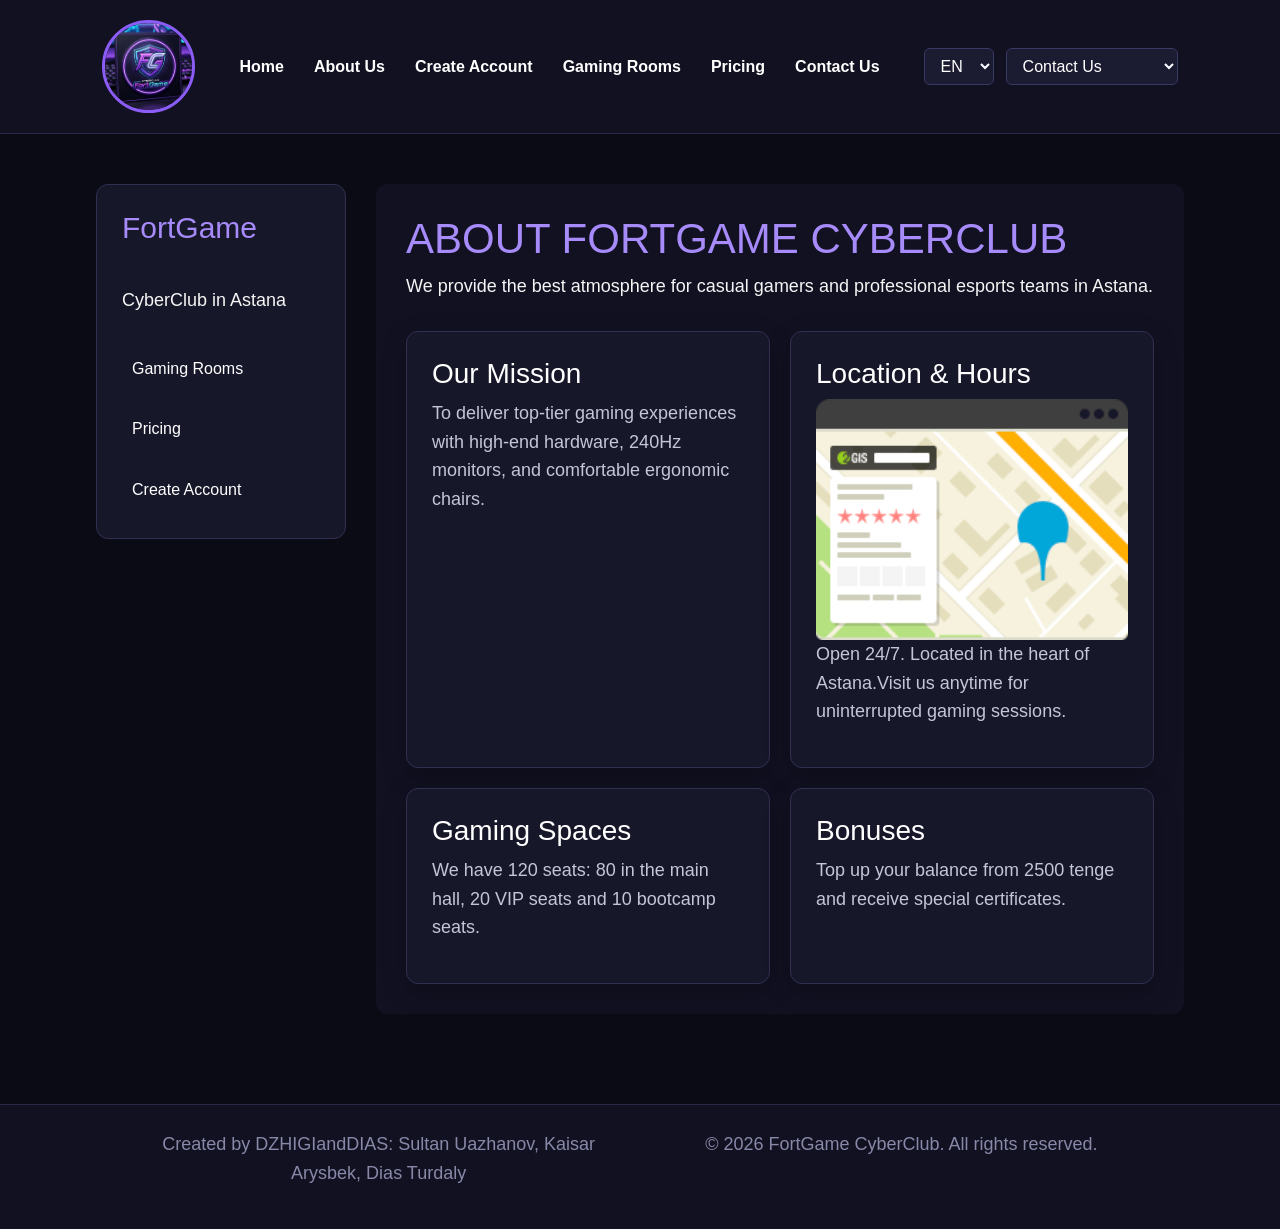
==== about.html @ f211bb1c "Update pricing and contact pages" ====
<!DOCTYPE html>
<html lang="en">
<head>
    <meta charset="UTF-8">
    <meta name="viewport" content="width=device-width, initial-scale=1.0">
    <title>FortGame CyberClub - About Us</title>
    <link href="https://cdn.jsdelivr.net/npm/bootstrap@5.3.0/dist/css/bootstrap.min.css" rel="stylesheet">
    <link rel="stylesheet" href="css/style.css">
</head>
<body>
    <header id="main-header">
         <a href="index.html" class="logo">
    <img src="images/admin.jpg" alt="FortGame Logo" class="round-logo"> 
        </a>
        <nav class="nav-menu">
            <a href="index.html">Home</a>
            <a href="about.html">About Us</a>
            <a href="create_acc.html">Create Account</a>
            <a href="rooms.html">Gaming Rooms</a>
            <a href="pricing.html">Pricing</a>
            <a href="contact.html">Contact Us</a>
        </nav>

         <div class="header-actions">
        <select class="language">
            <option value="en">EN</option>
            <option value="ru">RU</option>
            <option value="kz">KZ</option>
        </select>

        <select class="number">
            <option value="">Contact Us</option>
            <option value="">+7 777 777 77 77</option>
        </select>
    </div>
    </header>
    <main class="about-layout">
    <aside class="about-sidebar">
        <h2>FortGame</h2>
        <p>CyberClub in Astana</p>

        <a href="rooms.html">Gaming Rooms</a>
        <a href="pricing.html">Pricing</a>
        <a href="create_acc.html">Create Account</a>
    </aside>
    <section class="about-main">
        <h1>ABOUT FORTGAME CYBERCLUB</h1>

        <p>
            We provide the best atmosphere for casual gamers
            and professional esports teams in Astana.
        </p>

        <div class="about-cards">

            <div class="card">
                <h3>Our Mission</h3>
                <p>
                    To deliver top-tier gaming experiences with
                    high-end hardware, 240Hz monitors, and
                    comfortable ergonomic chairs.
                </p>
            </div>

            <div class="card">
                <h3>Location & Hours</h3>
                <img src="images/5260.png" alt="Imanova 8" class="second-img">
                <p>Open 24/7. Located in the heart of Astana.Visit us anytime for uninterrupted gaming sessions.</p>
            </div>

            <div class="card">
                <h3>Gaming Spaces</h3>
                <p>
                    We have 120 seats: 80 in the main hall,
                    20 VIP seats and 10 bootcamp seats.
                </p>
            </div>

            <div class="card">
                <h3>Bonuses</h3>
                <p>
                    Top up your balance from 2500 tenge
                    and receive special certificates.
                </p>
            </div>

        </div>
    </section>

    </main>
    <footer class="main-footer">
            <div class="container">
                <div class="row">
                    <div class="column col-lg-6 col-md-12 col-sm-12">
                        <p>Created by DZHIGIandDIAS: Sultan Uazhanov, Kaisar Arysbek, Dias Turdaly</p>
                    </div>
                    <div class="column col-lg-6 col-md-12 col-sm-12">
                        <p>&copy; 2026 FortGame CyberClub. All rights reserved.</p>
                    </div>
                </div>
            </div>
        </footer>
</body>
</html>
---- css/style.css ----
*{
    box-sizing: border-box;
}
body {
    margin: 0;
    font-family: Arial, sans-serif;
    background-color: #0b0b16;
    color: #f5f5f5;
    line-height: 1.6;
}

h1 {
  font-size: 22px;
}

h2 {
  font-size: 18px;
}

p {
  font-size: 14px;
}

@media (min-width: 768px) {
  h1 {
    font-size: 32px;
  }
  
  h2 {
    font-size: 24px;
  }
  
  p {
    font-size: 16px;
  }
}

@media (min-width: 1024px) {
  h1 {
    font-size: 42px;
  }
  
  h2 {
    font-size: 30px;
  }
  
  p {
    font-size: 18px;
  }
}

#main-header {
    background-color: #111122;
    padding: 20px 8%;
    display: flex;
    justify-content: space-between;
    align-items: center;
    border-bottom: 1px solid #29294a;
}

.nav-menu {
    display: flex;
    gap: 30px;
}

.nav-menu a {
    color: #ffffff;
    text-decoration: none;
    font-weight: bold;
    transition: color 0.3s;
}

.nav-menu a:hover {
    color: #00e5ff;
}

.header-actions {
    display: flex;
    gap: 12px;
}

.language,
.number {
    background-color: #1b1b32;
    color: #ffffff;
    border: 1px solid #393966;
    padding: 8px 12px;
    border-radius: 6px;
}

.container {
    width: 85%;
    max-width: 1200px;
    margin: 0 auto;
}


.hero-section {
    text-align: center;
    padding: 80px 20px;
}

.hero-section h1 {
    font-size: 42px; 
    color: #a78bfa;
    margin-bottom: 15px;
    letter-spacing: 2px;
}

.hero-section p {
    font-size: 20px;
    color: #b8b8d1;
    margin-bottom: 35px;
}

.hero-img {
    width: 100%;
    max-width: 900px;
    height: 420px;
    object-fit: cover;
    border-radius: 16px;
    border: 1px solid #393966;
    box-shadow: 0 0 30px rgba(0, 229, 255, 0.15);
}

.promo-section,
.create-account-section,
.info-section {
    padding: 40px 0;
}

h2 {
    color: #a78bfa;
    font-size: 30px;
    margin-bottom: 25px;
}

h3 {
    color: #ffffff;
}


.card {
    background-color: #17172a;
    border: 1px solid #303052;
    border-radius: 12px;
    padding: 25px;
    margin: 20px 0;
    box-shadow: 0 8px 25px rgba(0, 0, 0, 0.25);
    transition: transform 0.3s, border-color 0.3s;
}

.card:hover {
    transform: translateY(-5px);
    border-color: #00e5ff;
}

.card p,
.card li {
    color: #c5c5d8;
}

.create-account-section {
    max-width: 600px;
    margin: 60px auto 20px;
    text-align: center;
}

.create-account-section h1 {
    color: #a78bfa;
    font-size: 36px;
    margin-bottom: 30px;
}

.create-account-form {
    background-color: #17172a;
    border: 1px solid #303052;
    border-radius: 12px;
    padding: 30px;
    text-align: left;
    box-shadow: 0 8px 25px rgba(0, 0, 0, 0.25);
}

.create-account-form label {
    display: block;
    margin-bottom: 8px;
    color: #d8d8ed;
    font-weight: bold;
}

.create-account-form input {
    width: 100%;
    padding: 13px;
    margin-bottom: 20px;
    background-color: #0f0f20;
    color: #ffffff;
    border: 1px solid #393966;
    border-radius: 6px;
    font-size: 15px;
}

.create-account-form input:focus {
    outline: none;
    border-color: #00e5ff;
    box-shadow: 0 0 8px rgba(0, 229, 255, 0.2);
}

.create-account-form button {
    width: 100%;
    padding: 14px;
    background-color: #7c3aed;
    color: #ffffff;
    border: none;
    border-radius: 6px;
    font-size: 16px;
    font-weight: bold;
    cursor: pointer;
    transition: background-color 0.3s, transform 0.3s;
}

.create-account-form button:hover {
    background-color: #9f67ff;
    transform: translateY(-2px);
}

.card ul {
    padding-left: 20px;
}

.card li {
    margin-bottom: 10px;
}

footer {
    margin-top: 60px;
    padding: 25px;
    text-align: center;
    background-color: #111122;
    border-top: 1px solid #29294a;
    color: #8888a8;
    font-size: 14px;
}

@media (max-width: 700px) {
    #main-header {
        flex-direction: column;
        gap: 20px;
    }

    .nav-menu {
        gap: 15px;
        flex-wrap: wrap;
        justify-content: center;
    }

    .header-actions {
        width: 100%;
        justify-content: center;
    }

    .hero-section h1 {
        font-size: 30px;
    }

    .hero-img {
        height: 250px;
    }

    .container {
        width: 90%;
    }
}.promo-button {
    display: inline-block;
    margin-top: 15px;
    padding: 12px 22px;
    background-color: #7c3aed;
    color: white;
    text-decoration: none;
    border-radius: 6px;
    font-weight: bold;
    transition: background-color 0.3s;
}

.promo-button:hover {
    background-color: #9f67ff;
}.form-description {
    color: #a8a8c0;
    margin-bottom: 25px;
}.rooms-section {
    text-align: center;
    margin: 50px 0;
}

.rooms-section {
    padding: 50px 0;
    text-align: center;
}

.rooms-section h1 {
    font-size: 40px;
    color: #a78bfa;
    margin-bottom: 10px;
}

.rooms-intro {
    color: #aaaabd;
    margin-bottom: 40px;
    font-size: 18px;
}

.rooms-grid {
    display: flex;
    gap: 20px;
    align-items: stretch;
    flex-direction: column;
}

.room-card {
    background-color: #151525;
    border: 1px solid #30304a;
    border-radius: 16px;
    overflow: hidden;
    text-align: left;
    transition: 0.3s;
}

.room-card:hover {
    transform: translateY(-8px);
    border-color: #00e5ff;
    box-shadow: 0 10px 30px rgba(0, 229, 255, 0.15);
}

.room-card img {
    width: 100%;
    height: 250px;
    object-fit: cover;
    display: block;
}

.room-content {
    padding: 22px;
}

.room-content h2 {
    color: #00e5ff;
    margin-top: 0;
    margin-bottom: 12px;
}

.room-content p {
    color: #c5c5d5;
    line-height: 1.6;
}

.room-content h3 {
    color: #a855f7;
    margin-top: 20px;
}

.room-content ul {
    padding-left: 20px;
    color: #d5d5df;
}

.room-content li {
    margin-bottom: 8px;
}

.room-button {
    display: inline-block;
    margin-top: 15px;
    padding: 11px 18px;
    background-color: #00e5ff;
    color: #080812;
    text-decoration: none;
    font-weight: bold;
    border-radius: 8px;
    transition: 0.3s;
}

.room-button:hover {
    background-color: #a855f7;
    color: white;
}

@media (min-width: 768px) {
  .rooms-grid {
    flex-direction: row;
    flex-wrap: wrap;
  }

  .room-card {
    width: calc(50% - 10px);
  }
}

@media (min-width: 1024px) {
  .room-card {
    width: calc(33.333% - 14px);
  }
}
.room-link {
    text-decoration: none;
    color: inherit;
}



   .pricing-table {
    width: 100%;
    border-collapse: collapse;
    margin: 20px 0;
    background-color: #121225;
    border-radius: 10px;
    overflow: hidden;
    border: 1px solid #2a2a4a;
}

.pricing-table th, 
.pricing-table td {
    padding: 16px 20px;
    text-align: left;
    border-bottom: 1px solid #2a2a4a;
}

.pricing-table th {
    background-color: #1a1a35;
    color: #8b5cf6;
    font-size: 1.1rem;
}

.pricing-table tr:hover {
    background-color: #1d1d3d;
}


.round-avatar {
    width: 140px; 
    height: 140px; 
    border-radius: 50%; 
    border: 3px solid #8b5cf6;
    object-fit: cover;
}
.room-link {
    color: #8b5cf6;
    text-decoration: none;
    font-weight: bold;
    transition: color 0.3s ease;
}

.room-link:hover {
    color: #00f7ff;
    text-decoration: underline;
}

.round-logo {
    width: 93px; 
    height: 93px; 
    border-radius: 50%; 
    border: 3px solid #8b5cf6;
    object-fit: cover;
    
}

.about-layout {
    width: 85%;
    max-width: 1200px;
    margin: 50px auto;

    display: grid;

    grid-template-columns: 250px 1fr;
    grid-template-rows: auto 1fr;

    grid-template-areas:
        "sidebar main";

    gap: 30px;
}

.about-sidebar {
    grid-area: sidebar;

    background-color: #17172a;
    border: 1px solid #303052;
    border-radius: 12px;

    padding: 25px;

    display: flex;
    flex-direction: column;
    gap: 15px;

    height: fit-content;
}

.about-sidebar h2 {
    margin-top: 0;
}

.about-sidebar a {
    color: white;
    text-decoration: none;

    padding: 10px;
    border-radius: 6px;

    transition: 0.3s;
}

.about-sidebar a:hover {
    background-color: #29294a;
    color: #00e5ff;
}

.about-main {
    grid-area: main;

    background-color: #111122;
    border-radius: 12px;

    padding: 30px;
}

.about-main h1 {
    color: #a78bfa;
}

.about-cards {
    display: grid;

    grid-template-columns: repeat(2, 1fr);

    gap: 20px;

    margin-top: 30px;
}

.about-cards .card {
    margin: 0;
}

.gallery-page {
    width: 85%;
    max-width: 1200px;
    margin: 50px auto;
    text-align: center;
}

.gallery-page h1 {
    color: #a78bfa;
    font-size: 38px;
}

.gallery-intro {
    color: #b8b8d1;
    margin-bottom: 35px;
}

.gallery-grid {
    display: grid;

    grid-template-columns: repeat(3, 1fr);

    gap: 20px;
}

.gallery-item {
    position: relative;

    height: 250px;

    overflow: hidden;

    border-radius: 12px;

    border: 1px solid #303052;

    background-color: #17172a;
}

.gallery-item img {
    width: 100%;
    height: 100%;

    object-fit: cover;

    display: block;

    transition: transform 0.4s;
}

.gallery-caption {
    position: absolute;

    left: 0;
    bottom: 0;

    width: 100%;

    padding: 20px;

    background: rgba(0, 0, 0, 0.75);

    transform: translateY(100%);

    transition: transform 0.3s;
}

.gallery-caption h3 {
    margin: 0;
    color: #ffffff;
}

.gallery-caption p {
    margin: 5px 0 0;
    color: #c5c5d8;
}

.gallery-item:hover img {
    transform: scale(1.1);
}

.gallery-item:hover .gallery-caption {
    transform: translateY(0);
}
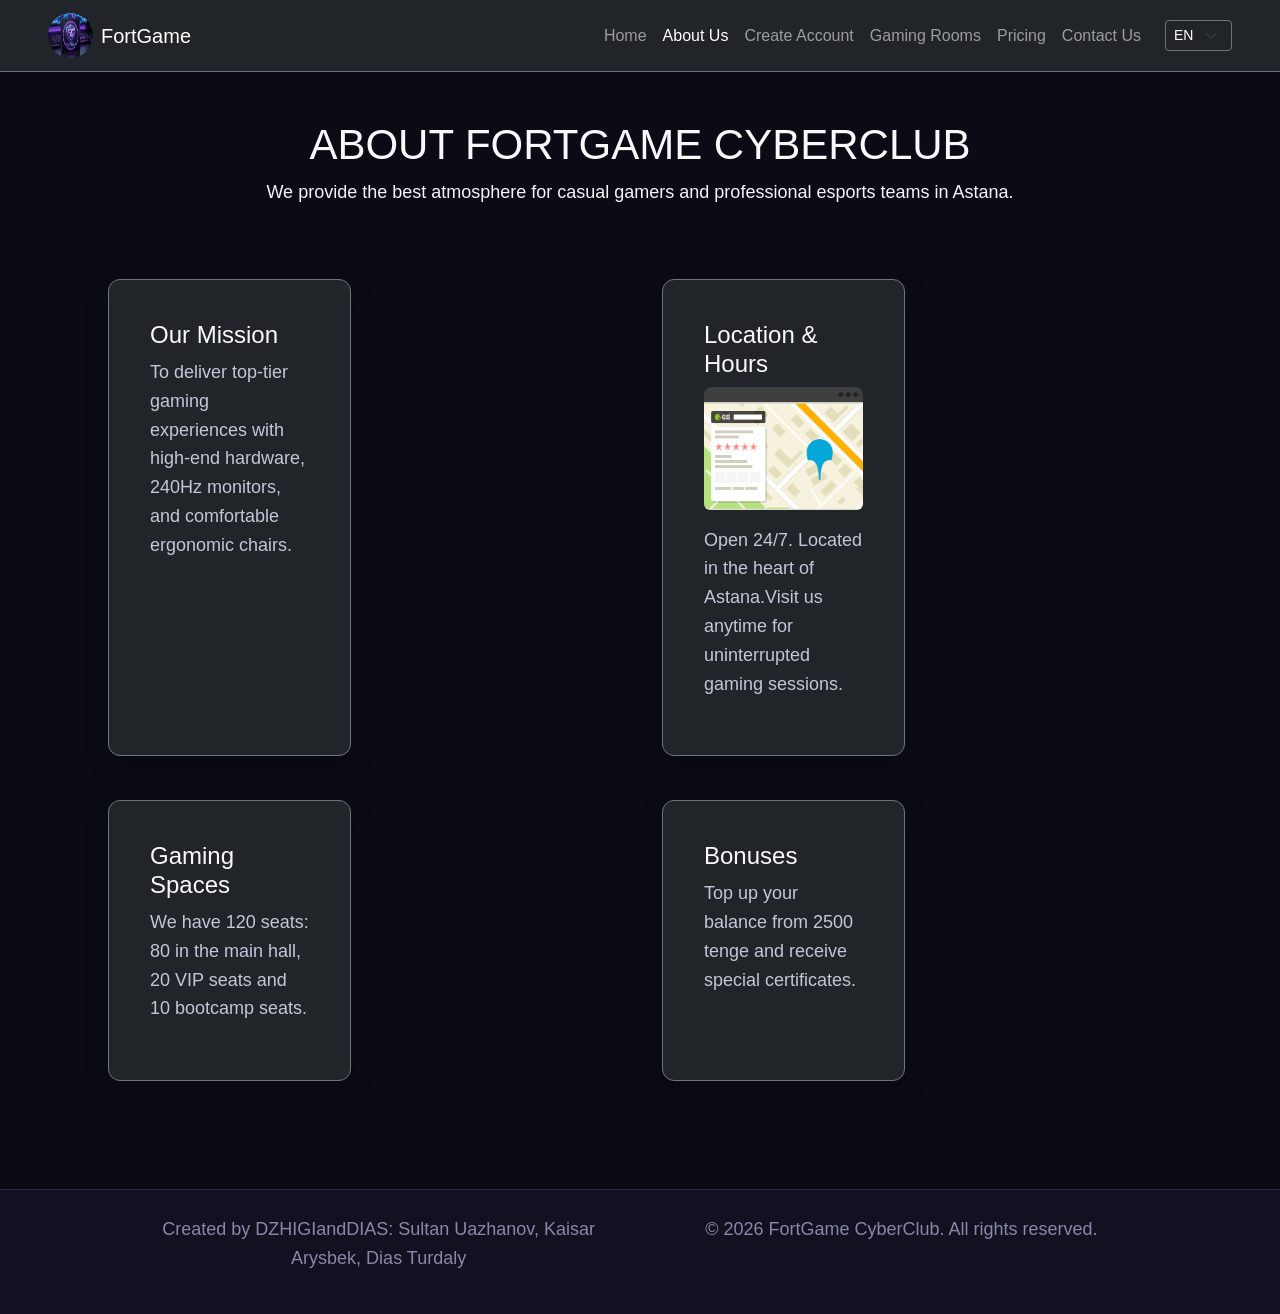
==== commit 9604c264: "Add files via upload" ====
--- a/about.html
+++ b/about.html
@@ -4,87 +4,81 @@
     <meta charset="UTF-8">
     <meta name="viewport" content="width=device-width, initial-scale=1.0">
     <title>FortGame CyberClub - About Us</title>
-    <link href="https://cdn.jsdelivr.net/npm/bootstrap@5.3.0/dist/css/bootstrap.min.css" rel="stylesheet">
+    <link href="https://cdn.jsdelivr.net/npm/bootstrap@5.3.3/dist/css/bootstrap.min.css" rel="stylesheet">
     <link rel="stylesheet" href="css/style.css">
 </head>
-<body>
-    <header id="main-header">
-         <a href="index.html" class="logo">
-    <img src="images/admin.jpg" alt="FortGame Logo" class="round-logo"> 
+<body class="bootstrap-page">
+<nav class="navbar navbar-expand-lg navbar-dark bg-dark border-bottom border-secondary" aria-label="Main navigation">
+    <div class="container-fluid px-sm-2 px-lg-5">
+        <a class="navbar-brand d-flex align-items-center" href="index.html">
+            <img src="images/admin.jpg" alt="FortGame Logo" width="45" height="45" class="rounded-circle me-2">
+            FortGame
         </a>
-        <nav class="nav-menu">
-            <a href="index.html">Home</a>
-            <a href="about.html">About Us</a>
-            <a href="create_acc.html">Create Account</a>
-            <a href="rooms.html">Gaming Rooms</a>
-            <a href="pricing.html">Pricing</a>
-            <a href="contact.html">Contact Us</a>
-        </nav>
-
-         <div class="header-actions">
-        <select class="language">
-            <option value="en">EN</option>
-            <option value="ru">RU</option>
-            <option value="kz">KZ</option>
-        </select>
-
-        <select class="number">
-            <option value="">Contact Us</option>
-            <option value="">+7 777 777 77 77</option>
-        </select>
+        <button class="navbar-toggler" type="button" data-bs-toggle="collapse" data-bs-target="#mainNav" aria-controls="mainNav" aria-expanded="false" aria-label="Toggle navigation">
+            <span class="navbar-toggler-icon"></span>
+        </button>
+        <div class="collapse navbar-collapse" id="mainNav">
+            <ul class="navbar-nav ms-auto mb-2 mb-lg-0">
+                <li class="nav-item"><a class="nav-link " href="index.html">Home</a></li>
+                <li class="nav-item"><a class="nav-link active" aria-current="page" href="about.html">About Us</a></li>
+                <li class="nav-item"><a class="nav-link" href="create_acc.html">Create Account</a></li>
+                <li class="nav-item"><a class="nav-link" href="rooms.html">Gaming Rooms</a></li>
+                <li class="nav-item"><a class="nav-link" href="pricing.html">Pricing</a></li>
+                <li class="nav-item"><a class="nav-link" href="contact.html">Contact Us</a></li>
+            </ul>
+            <div class="d-flex gap-2 ms-lg-3 mt-2 mt-lg-0">
+                <label class="visually-hidden" for="language">Language</label>
+                <select id="language" class="form-select form-select-sm bg-dark text-white border-secondary" aria-label="Language">
+                    <option>EN</option><option>RU</option><option>KZ</option>
+                </select>
+            </div>
+        </div>
     </div>
-    </header>
-    <main class="about-layout">
-    <aside class="about-sidebar">
-        <h2>FortGame</h2>
-        <p>CyberClub in Astana</p>
-
-        <a href="rooms.html">Gaming Rooms</a>
-        <a href="pricing.html">Pricing</a>
-        <a href="create_acc.html">Create Account</a>
-    </aside>
-    <section class="about-main">
-        <h1>ABOUT FORTGAME CYBERCLUB</h1>
+</nav>
+    <main class="container py-4 py-md-5">
+    <section class="text-center mb-4 mb-lg-5">
+        <h1 class="text-light">ABOUT FORTGAME CYBERCLUB</h1>
 
         <p>
             We provide the best atmosphere for casual gamers
             and professional esports teams in Astana.
         </p>
 
-        <div class="about-cards">
+    </section>
+    <section class="row g-4 about-cards">
 
-            <div class="card">
-                <h3>Our Mission</h3>
+            <div class="col-12 col-md-6"><div class="card h-100 bg-dark border-secondary text-light"><div class="card-body">
+                <h3 class="h4">Our Mission</h3>
                 <p>
                     To deliver top-tier gaming experiences with
                     high-end hardware, 240Hz monitors, and
                     comfortable ergonomic chairs.
                 </p>
-            </div>
+            </div></div></div>
 
-            <div class="card">
-                <h3>Location & Hours</h3>
-                <img src="images/5260.png" alt="Imanova 8" class="second-img">
+            <div class="col-12 col-md-6"><div class="card h-100 bg-dark border-secondary text-light"><div class="card-body">
+                <h3 class="h4">Location & Hours</h3>
+                <img src="images/5260.png" alt="Imanova 8" class="img-fluid rounded mb-3">
                 <p>Open 24/7. Located in the heart of Astana.Visit us anytime for uninterrupted gaming sessions.</p>
-            </div>
+            </div></div></div>
 
-            <div class="card">
-                <h3>Gaming Spaces</h3>
+            <div class="col-12 col-md-6"><div class="card h-100 bg-dark border-secondary text-light"><div class="card-body">
+                <h3 class="h4">Gaming Spaces</h3>
                 <p>
                     We have 120 seats: 80 in the main hall,
                     20 VIP seats and 10 bootcamp seats.
                 </p>
-            </div>
+            </div></div></div>
 
-            <div class="card">
-                <h3>Bonuses</h3>
+            <div class="col-12 col-md-6"><div class="card h-100 bg-dark border-secondary text-light"><div class="card-body">
+                <h3 class="h4">Bonuses</h3>
                 <p>
                     Top up your balance from 2500 tenge
                     and receive special certificates.
                 </p>
             </div>
 
-        </div>
+        </div></div>
     </section>
 
     </main>
@@ -100,5 +94,6 @@
                 </div>
             </div>
         </footer>
+<script src="https://cdn.jsdelivr.net/npm/bootstrap@5.3.3/dist/js/bootstrap.bundle.min.js"></script>
 </body>
 </html>
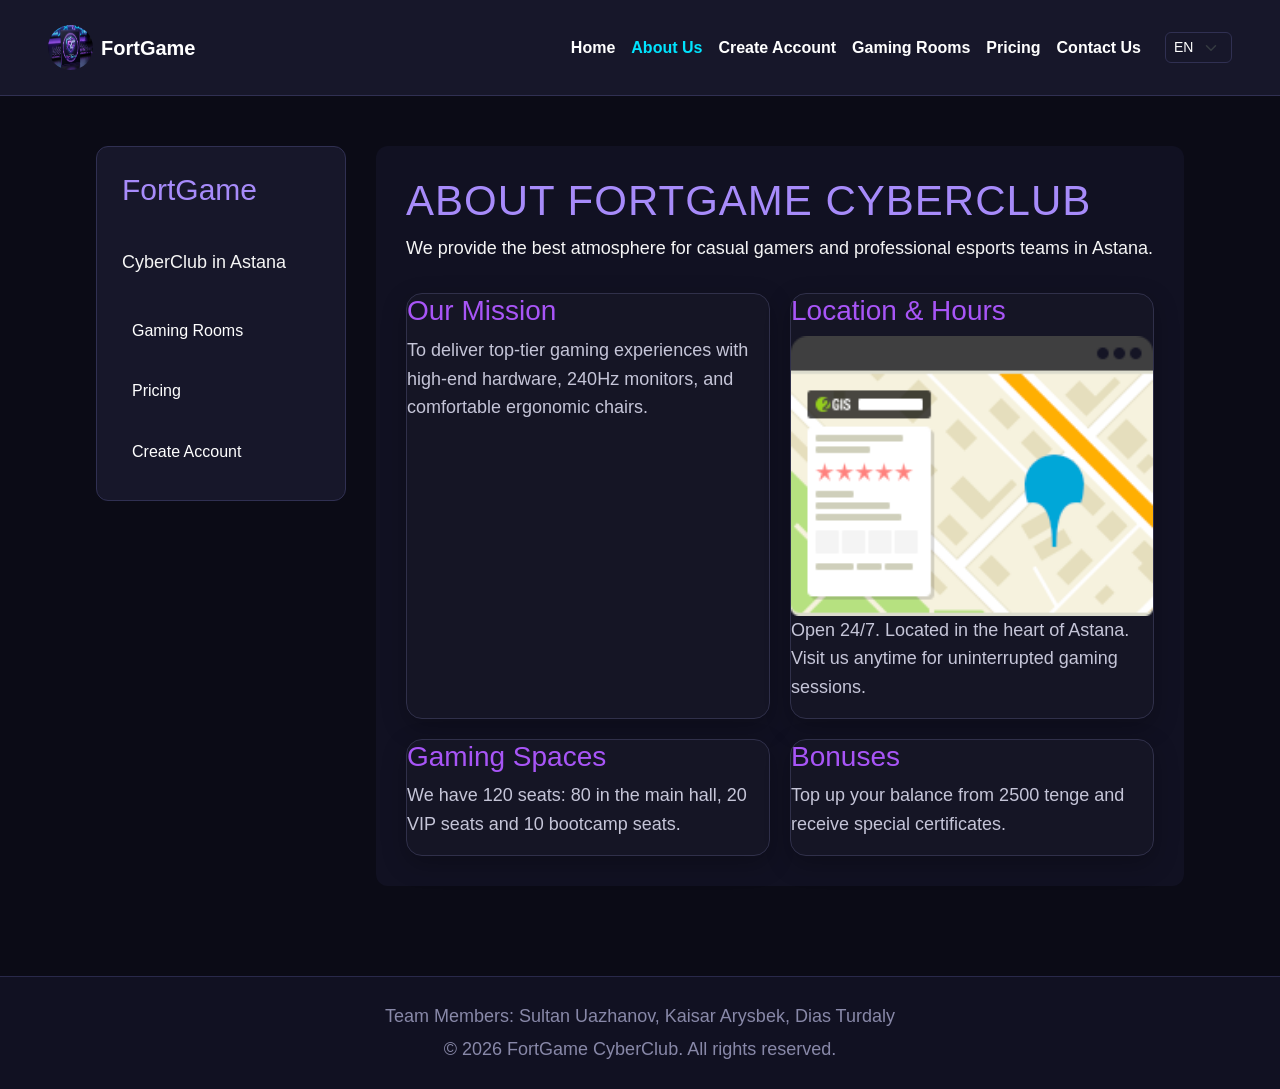
==== commit 3850e533: "Add files via upload" ====
--- a/about.html
+++ b/about.html
@@ -8,25 +8,26 @@
     <link rel="stylesheet" href="css/style.css">
 </head>
 <body class="bootstrap-page">
-<nav class="navbar navbar-expand-lg navbar-dark bg-dark border-bottom border-secondary" aria-label="Main navigation">
+    <nav class="navbar navbar-expand-lg navbar-dark bg-dark border-bottom border-secondary" aria-label="Main navigation">
     <div class="container-fluid px-sm-2 px-lg-5">
         <a class="navbar-brand d-flex align-items-center" href="index.html">
             <img src="images/admin.jpg" alt="FortGame Logo" width="45" height="45" class="rounded-circle me-2">
             FortGame
         </a>
-        <button class="navbar-toggler" type="button" data-bs-toggle="collapse" data-bs-target="#mainNav" aria-controls="mainNav" aria-expanded="false" aria-label="Toggle navigation">
+        <button class="navbar-toggler" type="button" data-bs-toggle="collapse" data-bs-target="#mainNav"
+                aria-controls="mainNav" aria-expanded="false" aria-label="Toggle navigation">
             <span class="navbar-toggler-icon"></span>
         </button>
         <div class="collapse navbar-collapse" id="mainNav">
             <ul class="navbar-nav ms-auto mb-2 mb-lg-0">
-                <li class="nav-item"><a class="nav-link " href="index.html">Home</a></li>
-                <li class="nav-item"><a class="nav-link active" aria-current="page" href="about.html">About Us</a></li>
+                <li class="nav-item"><a class="nav-link" href="index.html">Home</a></li>
+                <li class="nav-item"><a class="nav-link active" href="about.html" aria-current="page">About Us</a></li>
                 <li class="nav-item"><a class="nav-link" href="create_acc.html">Create Account</a></li>
                 <li class="nav-item"><a class="nav-link" href="rooms.html">Gaming Rooms</a></li>
                 <li class="nav-item"><a class="nav-link" href="pricing.html">Pricing</a></li>
                 <li class="nav-item"><a class="nav-link" href="contact.html">Contact Us</a></li>
             </ul>
-            <div class="d-flex gap-2 ms-lg-3 mt-2 mt-lg-0">
+            <div class="d-flex gap-2 ms-lg-3">
                 <label class="visually-hidden" for="language">Language</label>
                 <select id="language" class="form-select form-select-sm bg-dark text-white border-secondary" aria-label="Language">
                     <option>EN</option><option>RU</option><option>KZ</option>
@@ -35,65 +36,68 @@
         </div>
     </div>
 </nav>
-    <main class="container py-4 py-md-5">
-    <section class="text-center mb-4 mb-lg-5">
-        <h1 class="text-light">ABOUT FORTGAME CYBERCLUB</h1>
+
+<main class="about-layout">
+    <aside class="about-sidebar">
+        <h2>FortGame</h2>
+        <p>CyberClub in Astana</p>
+
+        <a href="rooms.html">Gaming Rooms</a>
+        <a href="pricing.html">Pricing</a>
+        <a href="create_acc.html">Create Account</a>
+    </aside>
+    <section class="about-main">
+        <h1>ABOUT FORTGAME CYBERCLUB</h1>
 
         <p>
             We provide the best atmosphere for casual gamers
             and professional esports teams in Astana.
         </p>
 
-    </section>
-    <section class="row g-4 about-cards">
+        <div class="about-cards">
 
-            <div class="col-12 col-md-6"><div class="card h-100 bg-dark border-secondary text-light"><div class="card-body">
-                <h3 class="h4">Our Mission</h3>
+            <div class="card">
+                <h3>Our Mission</h3>
                 <p>
                     To deliver top-tier gaming experiences with
                     high-end hardware, 240Hz monitors, and
                     comfortable ergonomic chairs.
                 </p>
-            </div></div></div>
+            </div>
 
-            <div class="col-12 col-md-6"><div class="card h-100 bg-dark border-secondary text-light"><div class="card-body">
-                <h3 class="h4">Location & Hours</h3>
-                <img src="images/5260.png" alt="Imanova 8" class="img-fluid rounded mb-3">
-                <p>Open 24/7. Located in the heart of Astana.Visit us anytime for uninterrupted gaming sessions.</p>
-            </div></div></div>
+            <div class="card">
+                <h3>Location & Hours</h3>
+                <img src="images/5260.png" alt="Imanova 8" class="second-img">
+                <p>Open 24/7. Located in the heart of Astana. Visit us anytime for uninterrupted gaming sessions.</p>
+            </div>
 
-            <div class="col-12 col-md-6"><div class="card h-100 bg-dark border-secondary text-light"><div class="card-body">
-                <h3 class="h4">Gaming Spaces</h3>
+            <div class="card">
+                <h3>Gaming Spaces</h3>
                 <p>
                     We have 120 seats: 80 in the main hall,
                     20 VIP seats and 10 bootcamp seats.
                 </p>
-            </div></div></div>
+            </div>
 
-            <div class="col-12 col-md-6"><div class="card h-100 bg-dark border-secondary text-light"><div class="card-body">
-                <h3 class="h4">Bonuses</h3>
+            <div class="card">
+                <h3>Bonuses</h3>
                 <p>
                     Top up your balance from 2500 tenge
                     and receive special certificates.
                 </p>
             </div>
 
-        </div></div>
+        </div>
     </section>
 
     </main>
     <footer class="main-footer">
-            <div class="container">
-                <div class="row">
-                    <div class="column col-lg-6 col-md-12 col-sm-12">
-                        <p>Created by DZHIGIandDIAS: Sultan Uazhanov, Kaisar Arysbek, Dias Turdaly</p>
-                    </div>
-                    <div class="column col-lg-6 col-md-12 col-sm-12">
-                        <p>&copy; 2026 FortGame CyberClub. All rights reserved.</p>
-                    </div>
-                </div>
-            </div>
-        </footer>
+    <div class="container text-center">
+        <p class="mb-1">Team Members: Sultan Uazhanov, Kaisar Arysbek, Dias Turdaly</p>
+        <p class="mb-0">&copy; 2026 FortGame CyberClub. All rights reserved.</p>
+    </div>
+</footer>
+
 <script src="https://cdn.jsdelivr.net/npm/bootstrap@5.3.3/dist/js/bootstrap.bundle.min.js"></script>
 </body>
-</html>+</html>
--- a/css/style.css
+++ b/css/style.css
@@ -624,4 +624,175 @@
 
 .gallery-item:hover .gallery-caption {
     transform: translateY(0);
-}+}
+
+
+/* Assignment #3 - Bootstrap pages, restyled to match Assignment #1's look */
+.bootstrap-page {
+    font-family: Arial, sans-serif;
+    background-color: #0b0b16;
+}
+
+.bootstrap-page .container {
+    width: 100%;
+    max-width: 1140px;
+    margin-left: auto;
+    margin-right: auto;
+}
+
+/* Navbar -> looks like #main-header */
+.bootstrap-page .navbar {
+    background-color: #111122 !important;
+    border-bottom: 1px solid #29294a !important;
+    padding-top: 20px;
+    padding-bottom: 20px;
+}
+
+.bootstrap-page .navbar-brand {
+    color: #ffffff !important;
+    font-weight: bold;
+}
+
+.bootstrap-page .nav-link {
+    color: #ffffff !important;
+    font-weight: bold;
+    transition: color 0.3s;
+}
+
+.bootstrap-page .nav-link:hover,
+.bootstrap-page .nav-link.active {
+    color: #00e5ff !important;
+}
+
+.bootstrap-page .navbar-toggler {
+    border-color: #393966;
+}
+
+/* Form fields / language select -> match .language/.number and account form inputs */
+.bootstrap-page .form-select,
+.bootstrap-page .form-control {
+    background-color: #1b1b32 !important;
+    color: #ffffff !important;
+    border: 1px solid #393966 !important;
+    border-radius: 6px;
+}
+
+.bootstrap-page .form-control.bg-black {
+    background-color: #0f0f20 !important;
+}
+
+.bootstrap-page .form-control::placeholder {
+    color: #8888a8;
+}
+
+.bootstrap-page .form-select:focus,
+.bootstrap-page .form-control:focus {
+    border-color: #00e5ff !important;
+    box-shadow: 0 0 8px rgba(0, 229, 255, 0.2) !important;
+    background-color: #1b1b32;
+    color: #ffffff;
+}
+
+.bootstrap-page .form-label {
+    color: #d8d8ed !important;
+    font-weight: bold;
+}
+
+.bootstrap-page .form-check-input:checked {
+    background-color: #7c3aed;
+    border-color: #7c3aed;
+}
+
+/* Dark surfaces -> match .card / .create-account-form backgrounds */
+.bootstrap-page .bg-dark {
+    background-color: #17172a !important;
+}
+
+.bootstrap-page .border-secondary {
+    border-color: #303052 !important;
+}
+
+.bootstrap-page .text-light {
+    color: #f5f5f5 !important;
+}
+
+.bootstrap-page .text-secondary {
+    color: #c5c5d8 !important;
+}
+
+/* Headings */
+.bootstrap-page h1,
+.bootstrap-page h1.text-light {
+    color: #a78bfa !important;
+    letter-spacing: 1px;
+}
+
+.bootstrap-page h2,
+.bootstrap-page h2.text-light {
+    color: #a78bfa !important;
+}
+
+.bootstrap-page h3,
+.bootstrap-page .card-title ~ h3 {
+    color: #a855f7 !important;
+}
+
+.bootstrap-page .card-title {
+    color: #00e5ff !important;
+}
+
+/* Room / info cards -> match .room-card and .card */
+.bootstrap-page .card {
+    background-color: #151525 !important;
+    border: 1px solid #30304a !important;
+    border-radius: 16px !important;
+    padding: 0;
+    transition: transform 0.3s, border-color 0.3s;
+}
+
+.bootstrap-page .card:hover {
+    transform: translateY(-8px);
+    border-color: #00e5ff !important;
+    box-shadow: 0 10px 30px rgba(0, 229, 255, 0.15);
+}
+
+.bootstrap-page .card-img-top {
+    height: 220px;
+    object-fit: cover;
+}
+
+/* Buttons -> match .room-button / .promo-button and outline actions */
+.bootstrap-page .btn-primary {
+    background-color: #00e5ff !important;
+    border-color: #00e5ff !important;
+    color: #080812 !important;
+    font-weight: bold;
+}
+
+.bootstrap-page .btn-primary:hover {
+    background-color: #a855f7 !important;
+    border-color: #a855f7 !important;
+    color: #ffffff !important;
+}
+
+.bootstrap-page .btn-outline-secondary {
+    color: #c5c5d8 !important;
+    border-color: #393966 !important;
+}
+
+.bootstrap-page .btn-outline-secondary:hover {
+    background-color: #29294a !important;
+    border-color: #00e5ff !important;
+    color: #00e5ff !important;
+}
+
+/* Footer -> match footer.main-footer */
+.bootstrap-page .main-footer {
+    background-color: #111122 !important;
+    border-top: 1px solid #29294a !important;
+    color: #8888a8 !important;
+}
+
+.bootstrap-page .main-footer p {
+    color: #8888a8 !important;
+}
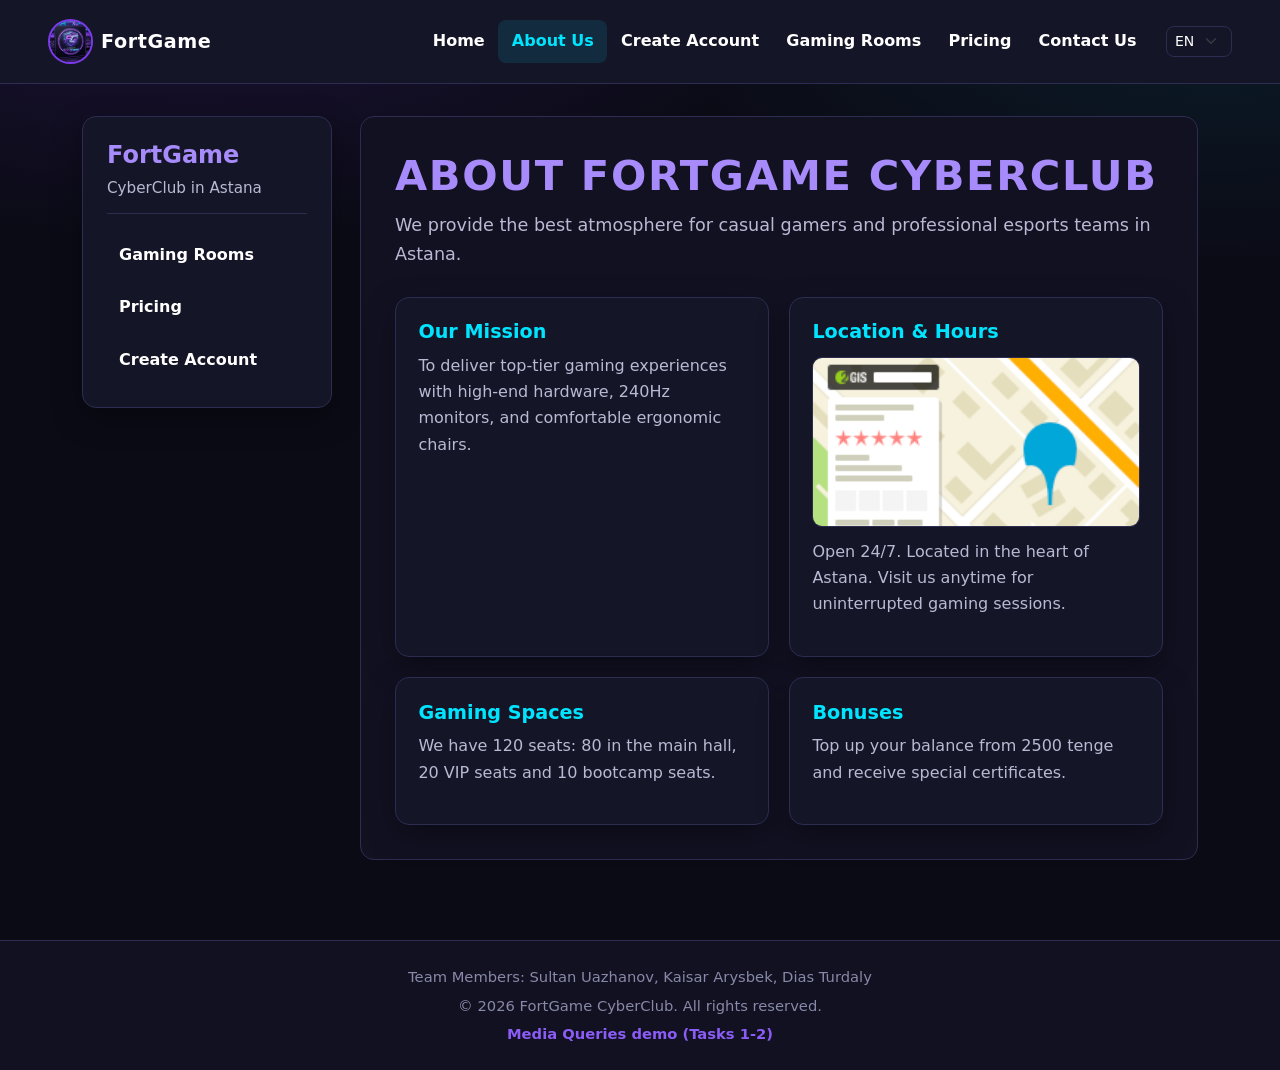
==== commit 62339c23: "Add files via upload" ====
--- a/about.html
+++ b/about.html
@@ -94,7 +94,8 @@
     <footer class="main-footer">
     <div class="container text-center">
         <p class="mb-1">Team Members: Sultan Uazhanov, Kaisar Arysbek, Dias Turdaly</p>
-        <p class="mb-0">&copy; 2026 FortGame CyberClub. All rights reserved.</p>
+        <p class="mb-1">&copy; 2026 FortGame CyberClub. All rights reserved.</p>
+        <p class="mb-0"><a class="room-link" href="responsive.html">Media Queries demo (Tasks 1-2)</a></p>
     </div>
 </footer>
 
--- a/css/style.css
+++ b/css/style.css
@@ -1,798 +1,410 @@
-
-*{
-    box-sizing: border-box;
-}
-body {
+/* ==========================================================
+   FortGame CyberClub — единый стиль для всех страниц
+   ========================================================== */
+
+:root {
+    --bg: #0b0b16;
+    --surface: #151528;
+    --surface-2: #1b1b34;
+    --surface-3: #111122;
+    --border: #2d2d52;
+    --border-strong: #393966;
+    --text: #f2f2fa;
+    --text-muted: #b9b9d3;
+    --text-dim: #8888a8;
+    --violet: #a78bfa;
+    --violet-strong: #7c3aed;
+    --purple: #a855f7;
+    --cyan: #00e5ff;
+    --radius: 14px;
+    --shadow: 0 10px 30px rgba(0, 0, 0, 0.35);
+    --glow: 0 10px 34px rgba(0, 229, 255, 0.14);
+}
+
+*, *::before, *::after { box-sizing: border-box; }
+
+html { scroll-behavior: smooth; }
+
+body.bootstrap-page {
     margin: 0;
-    font-family: Arial, sans-serif;
-    background-color: #0b0b16;
-    color: #f5f5f5;
-    line-height: 1.6;
-}
-
-h1 {
-  font-size: 22px;
-}
-
-h2 {
-  font-size: 18px;
-}
-
-p {
-  font-size: 14px;
-}
-
-@media (min-width: 768px) {
-  h1 {
-    font-size: 32px;
-  }
-  
-  h2 {
-    font-size: 24px;
-  }
-  
-  p {
-    font-size: 16px;
-  }
-}
-
-@media (min-width: 1024px) {
-  h1 {
-    font-size: 42px;
-  }
-  
-  h2 {
-    font-size: 30px;
-  }
-  
-  p {
-    font-size: 18px;
-  }
-}
-
-#main-header {
-    background-color: #111122;
-    padding: 20px 8%;
+    font-family: "Segoe UI", system-ui, -apple-system, Arial, sans-serif;
+    color: var(--text);
+    line-height: 1.65;
+    background-color: var(--bg);
+    background-image:
+        radial-gradient(900px 420px at 15% -5%, rgba(124, 58, 237, 0.16), transparent 70%),
+        radial-gradient(800px 380px at 95% 0%, rgba(0, 229, 255, 0.08), transparent 70%);
+    background-repeat: no-repeat;
+    min-height: 100vh;
     display: flex;
-    justify-content: space-between;
-    align-items: center;
-    border-bottom: 1px solid #29294a;
-}
-
-.nav-menu {
-    display: flex;
-    gap: 30px;
-}
-
-.nav-menu a {
-    color: #ffffff;
+    flex-direction: column;
+}
+
+.bootstrap-page > main { flex: 1 0 auto; }
+
+/* ---------- Типографика ---------- */
+.bootstrap-page h1 {
+    font-size: clamp(1.7rem, 1.2rem + 2.2vw, 2.6rem);
+    font-weight: 800;
+    letter-spacing: 0.04em;
+    line-height: 1.2;
+    color: var(--violet) !important;
+    margin-bottom: 0.6rem;
+}
+
+.bootstrap-page h2 {
+    font-size: clamp(1.35rem, 1.1rem + 1vw, 1.9rem);
+    font-weight: 700;
+    color: var(--violet) !important;
+    margin-bottom: 1rem;
+}
+
+.bootstrap-page h3 {
+    font-size: 1.2rem;
+    font-weight: 700;
+    color: var(--text) !important;
+}
+
+.bootstrap-page p { font-size: 1rem; }
+
+.bootstrap-page .text-secondary { color: var(--text-muted) !important; }
+.bootstrap-page .text-light { color: var(--text) !important; }
+
+.bootstrap-page a:focus-visible,
+.bootstrap-page button:focus-visible,
+.bootstrap-page select:focus-visible {
+    outline: 2px solid var(--cyan);
+    outline-offset: 3px;
+}
+
+/* ---------- Навбар (одинаковый на всех страницах) ---------- */
+.bootstrap-page .navbar {
+    position: sticky;
+    top: 0;
+    z-index: 100;
+    background-color: rgba(17, 17, 34, 0.92) !important;
+    -webkit-backdrop-filter: blur(10px);
+    backdrop-filter: blur(10px);
+    border-bottom: 1px solid var(--border) !important;
+    padding-top: 14px;
+    padding-bottom: 14px;
+}
+
+.bootstrap-page .navbar-brand {
+    color: #fff !important;
+    font-weight: 800;
+    font-size: 1.2rem;
+    letter-spacing: 0.03em;
+}
+
+.bootstrap-page .navbar-brand img {
+    border: 2px solid var(--violet-strong);
+    object-fit: cover;
+}
+
+.bootstrap-page .nav-link {
+    color: #fff !important;
+    font-weight: 600;
+    padding: 0.5rem 0.85rem !important;
+    border-radius: 8px;
+    transition: color 0.25s, background-color 0.25s;
+}
+
+.bootstrap-page .nav-link:hover {
+    color: var(--cyan) !important;
+    background-color: rgba(0, 229, 255, 0.07);
+}
+
+.bootstrap-page .nav-link.active {
+    color: var(--cyan) !important;
+    background-color: rgba(0, 229, 255, 0.1);
+}
+
+.bootstrap-page .navbar-toggler { border-color: var(--border-strong); }
+
+/* ---------- Формы ---------- */
+.bootstrap-page .form-select,
+.bootstrap-page .form-control {
+    background-color: var(--surface-2) !important;
+    color: #fff !important;
+    border: 1px solid var(--border-strong) !important;
+    border-radius: 8px;
+}
+
+.bootstrap-page .form-control.bg-black { background-color: #0f0f20 !important; }
+.bootstrap-page .form-control::placeholder { color: var(--text-dim); }
+
+.bootstrap-page .form-select:focus,
+.bootstrap-page .form-control:focus {
+    border-color: var(--cyan) !important;
+    box-shadow: 0 0 0 3px rgba(0, 229, 255, 0.18) !important;
+}
+
+.bootstrap-page .form-label { color: #dcdcf0 !important; font-weight: 600; }
+
+.bootstrap-page .form-check-input:checked {
+    background-color: var(--violet-strong);
+    border-color: var(--violet-strong);
+}
+
+/* ---------- Поверхности и карточки ---------- */
+.bootstrap-page .bg-dark { background-color: var(--surface) !important; }
+.bootstrap-page .border-secondary { border-color: var(--border) !important; }
+
+.bootstrap-page .rounded,
+.bootstrap-page .rounded-3 { border-radius: var(--radius) !important; }
+
+.bootstrap-page .card {
+    background-color: var(--surface) !important;
+    border: 1px solid var(--border) !important;
+    border-radius: var(--radius) !important;
+    color: var(--text);
+    box-shadow: var(--shadow);
+    overflow: hidden;
+    transition: transform 0.3s, border-color 0.3s, box-shadow 0.3s;
+}
+
+.bootstrap-page .card:hover {
+    transform: translateY(-5px);
+    border-color: var(--cyan) !important;
+    box-shadow: var(--glow);
+}
+
+.bootstrap-page .card h3 { margin-top: 0; }
+.bootstrap-page .card p,
+.bootstrap-page .card li { color: var(--text-muted); }
+
+.bootstrap-page .card-title { color: var(--cyan) !important; }
+.bootstrap-page .card-img-top { height: 220px; object-fit: cover; }
+
+/* Блоки «p-4 border rounded bg-dark» (главная) — такой же вид, как у карточек */
+.bootstrap-page .border.rounded.bg-dark {
+    box-shadow: var(--shadow);
+    transition: transform 0.3s, border-color 0.3s, box-shadow 0.3s;
+}
+
+.bootstrap-page .border.rounded.bg-dark:hover {
+    transform: translateY(-4px);
+    border-color: var(--cyan) !important;
+    box-shadow: var(--glow);
+}
+
+.bootstrap-page .border.rounded.bg-dark h3 { margin-bottom: 0.6rem; }
+.bootstrap-page .border.rounded.bg-dark p { color: var(--text-muted); margin-bottom: 0; }
+
+/* ---------- Кнопки ---------- */
+.bootstrap-page .btn { border-radius: 10px; font-weight: 700; }
+
+.bootstrap-page .btn-primary,
+.bootstrap-page .promo-button {
+    background-color: var(--cyan) !important;
+    border-color: var(--cyan) !important;
+    color: #080812 !important;
+}
+
+.bootstrap-page .btn-primary:hover,
+.bootstrap-page .promo-button:hover {
+    background-color: var(--purple) !important;
+    border-color: var(--purple) !important;
+    color: #fff !important;
+}
+
+.bootstrap-page .promo-button {
+    display: inline-block;
+    margin-top: 12px;
+    padding: 12px 24px;
     text-decoration: none;
-    font-weight: bold;
-    transition: color 0.3s;
-}
-
-.nav-menu a:hover {
-    color: #00e5ff;
-}
-
-.header-actions {
-    display: flex;
-    gap: 12px;
-}
-
-.language,
-.number {
-    background-color: #1b1b32;
-    color: #ffffff;
-    border: 1px solid #393966;
-    padding: 8px 12px;
-    border-radius: 6px;
-}
-
-.container {
-    width: 85%;
-    max-width: 1200px;
-    margin: 0 auto;
-}
-
-
+    font-weight: 700;
+    border-radius: 10px;
+    transition: background-color 0.25s, color 0.25s;
+}
+
+.bootstrap-page .btn-outline-secondary {
+    color: var(--text-muted) !important;
+    border-color: var(--border-strong) !important;
+}
+
+.bootstrap-page .btn-outline-secondary:hover {
+    background-color: #29294a !important;
+    border-color: var(--cyan) !important;
+    color: var(--cyan) !important;
+}
+
+/* ---------- Главная: hero и акции ---------- */
 .hero-section {
     text-align: center;
-    padding: 80px 20px;
-}
-
-.hero-section h1 {
-    font-size: 42px; 
-    color: #a78bfa;
-    margin-bottom: 15px;
-    letter-spacing: 2px;
+    padding: clamp(36px, 6vw, 72px) 0 clamp(24px, 4vw, 40px);
 }
 
 .hero-section p {
-    font-size: 20px;
-    color: #b8b8d1;
-    margin-bottom: 35px;
+    font-size: clamp(1.05rem, 1rem + 0.4vw, 1.3rem);
+    color: var(--text-muted);
+    margin-bottom: 2rem;
 }
 
 .hero-img {
     width: 100%;
-    max-width: 900px;
-    height: 420px;
+    max-width: 960px;
+    height: clamp(220px, 42vw, 440px);
     object-fit: cover;
-    border-radius: 16px;
-    border: 1px solid #393966;
-    box-shadow: 0 0 30px rgba(0, 229, 255, 0.15);
-}
-
-.promo-section,
-.create-account-section,
-.info-section {
-    padding: 40px 0;
-}
-
-h2 {
-    color: #a78bfa;
-    font-size: 30px;
-    margin-bottom: 25px;
-}
-
-h3 {
-    color: #ffffff;
-}
-
-
-.card {
-    background-color: #17172a;
-    border: 1px solid #303052;
-    border-radius: 12px;
-    padding: 25px;
-    margin: 20px 0;
-    box-shadow: 0 8px 25px rgba(0, 0, 0, 0.25);
-    transition: transform 0.3s, border-color 0.3s;
-}
-
-.card:hover {
-    transform: translateY(-5px);
-    border-color: #00e5ff;
-}
-
-.card p,
-.card li {
-    color: #c5c5d8;
-}
-
-.create-account-section {
-    max-width: 600px;
-    margin: 60px auto 20px;
-    text-align: center;
-}
-
-.create-account-section h1 {
-    color: #a78bfa;
-    font-size: 36px;
-    margin-bottom: 30px;
-}
-
-.create-account-form {
-    background-color: #17172a;
-    border: 1px solid #303052;
-    border-radius: 12px;
-    padding: 30px;
-    text-align: left;
-    box-shadow: 0 8px 25px rgba(0, 0, 0, 0.25);
-}
-
-.create-account-form label {
-    display: block;
-    margin-bottom: 8px;
-    color: #d8d8ed;
-    font-weight: bold;
-}
-
-.create-account-form input {
+    border-radius: 18px;
+    border: 1px solid var(--border-strong);
+    box-shadow: 0 0 40px rgba(124, 58, 237, 0.25), 0 0 70px rgba(0, 229, 255, 0.1);
+}
+
+.promo-section { padding: 24px 0 8px; }
+
+.promo-section .card {
+    padding: 1.75rem;
+    background-image: linear-gradient(135deg, #17172a, #251b37);
+    margin: 0;
+}
+
+.promo-section .card h3 { color: #fff !important; margin-bottom: 0.5rem; }
+
+/* ---------- About Us ---------- */
+.about-layout {
     width: 100%;
-    padding: 13px;
-    margin-bottom: 20px;
-    background-color: #0f0f20;
-    color: #ffffff;
-    border: 1px solid #393966;
-    border-radius: 6px;
-    font-size: 15px;
-}
-
-.create-account-form input:focus {
-    outline: none;
-    border-color: #00e5ff;
-    box-shadow: 0 0 8px rgba(0, 229, 255, 0.2);
-}
-
-.create-account-form button {
+    max-width: 1140px;
+    margin: 0 auto;
+    padding: 2rem 12px;
+    display: grid;
+    grid-template-columns: 250px 1fr;
+    gap: 28px;
+    align-items: start;
+}
+
+.about-sidebar {
+    background-color: var(--surface);
+    border: 1px solid var(--border);
+    border-radius: var(--radius);
+    padding: 24px;
+    display: flex;
+    flex-direction: column;
+    gap: 6px;
+    position: sticky;
+    top: 96px;
+    box-shadow: var(--shadow);
+}
+
+.about-sidebar h2 { margin: 0; font-size: 1.5rem; }
+
+.about-sidebar p {
+    color: var(--text-muted);
+    font-size: 0.95rem;
+    margin-bottom: 12px;
+    padding-bottom: 12px;
+    border-bottom: 1px solid var(--border);
+}
+
+.about-sidebar a {
+    color: #fff;
+    text-decoration: none;
+    font-weight: 600;
+    padding: 10px 12px;
+    border-radius: 8px;
+    transition: background-color 0.25s, color 0.25s;
+}
+
+.about-sidebar a:hover {
+    background-color: #29294a;
+    color: var(--cyan);
+}
+
+.about-main {
+    background-color: var(--surface-3);
+    border: 1px solid var(--border);
+    border-radius: var(--radius);
+    padding: clamp(20px, 4vw, 34px);
+    min-width: 0;
+}
+
+.about-main > p { color: var(--text-muted); font-size: 1.1rem; }
+
+.about-cards {
+    display: grid;
+    grid-template-columns: repeat(2, 1fr);
+    gap: 20px;
+    margin-top: 28px;
+}
+
+.about-cards .card { margin: 0; padding: 1.4rem; }
+
+.about-cards .card h3 { color: var(--cyan) !important; margin-bottom: 0.6rem; }
+
+.second-img {
     width: 100%;
-    padding: 14px;
-    background-color: #7c3aed;
-    color: #ffffff;
-    border: none;
-    border-radius: 6px;
-    font-size: 16px;
-    font-weight: bold;
-    cursor: pointer;
-    transition: background-color 0.3s, transform 0.3s;
-}
-
-.create-account-form button:hover {
-    background-color: #9f67ff;
-    transform: translateY(-2px);
-}
-
-.card ul {
-    padding-left: 20px;
-}
-
-.card li {
-    margin-bottom: 10px;
-}
-
-footer {
-    margin-top: 60px;
-    padding: 25px;
-    text-align: center;
-    background-color: #111122;
-    border-top: 1px solid #29294a;
-    color: #8888a8;
-    font-size: 14px;
-}
-
-@media (max-width: 700px) {
-    #main-header {
-        flex-direction: column;
-        gap: 20px;
-    }
-
-    .nav-menu {
-        gap: 15px;
-        flex-wrap: wrap;
-        justify-content: center;
-    }
-
-    .header-actions {
-        width: 100%;
-        justify-content: center;
-    }
-
-    .hero-section h1 {
-        font-size: 30px;
-    }
-
-    .hero-img {
-        height: 250px;
-    }
-
-    .container {
-        width: 90%;
-    }
-}.promo-button {
-    display: inline-block;
-    margin-top: 15px;
-    padding: 12px 22px;
-    background-color: #7c3aed;
-    color: white;
-    text-decoration: none;
-    border-radius: 6px;
-    font-weight: bold;
-    transition: background-color 0.3s;
-}
-
-.promo-button:hover {
-    background-color: #9f67ff;
-}.form-description {
-    color: #a8a8c0;
-    margin-bottom: 25px;
-}.rooms-section {
-    text-align: center;
-    margin: 50px 0;
-}
-
-.rooms-section {
-    padding: 50px 0;
-    text-align: center;
-}
-
-.rooms-section h1 {
-    font-size: 40px;
-    color: #a78bfa;
-    margin-bottom: 10px;
-}
-
-.rooms-intro {
-    color: #aaaabd;
-    margin-bottom: 40px;
-    font-size: 18px;
-}
-
-.rooms-grid {
-    display: flex;
-    gap: 20px;
-    align-items: stretch;
-    flex-direction: column;
-}
-
-.room-card {
-    background-color: #151525;
-    border: 1px solid #30304a;
-    border-radius: 16px;
-    overflow: hidden;
-    text-align: left;
-    transition: 0.3s;
-}
-
-.room-card:hover {
-    transform: translateY(-8px);
-    border-color: #00e5ff;
-    box-shadow: 0 10px 30px rgba(0, 229, 255, 0.15);
-}
-
-.room-card img {
-    width: 100%;
-    height: 250px;
+    height: 170px;
     object-fit: cover;
-    display: block;
-}
-
-.room-content {
-    padding: 22px;
-}
-
-.room-content h2 {
-    color: #00e5ff;
-    margin-top: 0;
-    margin-bottom: 12px;
-}
-
-.room-content p {
-    color: #c5c5d5;
-    line-height: 1.6;
-}
-
-.room-content h3 {
-    color: #a855f7;
-    margin-top: 20px;
-}
-
-.room-content ul {
-    padding-left: 20px;
-    color: #d5d5df;
-}
-
-.room-content li {
-    margin-bottom: 8px;
-}
-
-.room-button {
-    display: inline-block;
-    margin-top: 15px;
-    padding: 11px 18px;
-    background-color: #00e5ff;
-    color: #080812;
-    text-decoration: none;
-    font-weight: bold;
-    border-radius: 8px;
-    transition: 0.3s;
-}
-
-.room-button:hover {
-    background-color: #a855f7;
-    color: white;
-}
-
-@media (min-width: 768px) {
-  .rooms-grid {
-    flex-direction: row;
-    flex-wrap: wrap;
-  }
-
-  .room-card {
-    width: calc(50% - 10px);
-  }
-}
-
-@media (min-width: 1024px) {
-  .room-card {
-    width: calc(33.333% - 14px);
-  }
-}
-.room-link {
-    text-decoration: none;
-    color: inherit;
-}
-
-
-
-   .pricing-table {
-    width: 100%;
-    border-collapse: collapse;
-    margin: 20px 0;
-    background-color: #121225;
     border-radius: 10px;
-    overflow: hidden;
-    border: 1px solid #2a2a4a;
-}
-
-.pricing-table th, 
+    margin: 4px 0 12px;
+    border: 1px solid var(--border);
+}
+
+@media (max-width: 860px) {
+    .about-layout { grid-template-columns: 1fr; }
+    .about-sidebar { position: static; }
+}
+
+@media (max-width: 600px) {
+    .about-cards { grid-template-columns: 1fr; }
+}
+
+/* ---------- Прайс, контакты ---------- */
+.pricing-table {
+    --bs-table-bg: transparent;
+    --bs-table-hover-bg: #1d1d3d;
+}
+
+.pricing-table th {
+    background-color: #1a1a35 !important;
+    color: #8b5cf6;
+    font-size: 1.05rem;
+    white-space: nowrap;
+}
+
+.pricing-table th,
 .pricing-table td {
     padding: 16px 20px;
-    text-align: left;
-    border-bottom: 1px solid #2a2a4a;
-}
-
-.pricing-table th {
-    background-color: #1a1a35;
-    color: #8b5cf6;
-    font-size: 1.1rem;
-}
-
-.pricing-table tr:hover {
-    background-color: #1d1d3d;
-}
-
+    border-bottom: 1px solid var(--border);
+}
 
 .round-avatar {
-    width: 140px; 
-    height: 140px; 
-    border-radius: 50%; 
+    width: 140px;
+    height: 140px;
+    border-radius: 50%;
     border: 3px solid #8b5cf6;
     object-fit: cover;
 }
+
 .room-link {
     color: #8b5cf6;
     text-decoration: none;
-    font-weight: bold;
-    transition: color 0.3s ease;
-}
-
-.room-link:hover {
-    color: #00f7ff;
-    text-decoration: underline;
-}
-
-.round-logo {
-    width: 93px; 
-    height: 93px; 
-    border-radius: 50%; 
-    border: 3px solid #8b5cf6;
-    object-fit: cover;
-    
-}
-
-.about-layout {
-    width: 85%;
-    max-width: 1200px;
-    margin: 50px auto;
-
-    display: grid;
-
-    grid-template-columns: 250px 1fr;
-    grid-template-rows: auto 1fr;
-
-    grid-template-areas:
-        "sidebar main";
-
-    gap: 30px;
-}
-
-.about-sidebar {
-    grid-area: sidebar;
-
-    background-color: #17172a;
-    border: 1px solid #303052;
-    border-radius: 12px;
-
-    padding: 25px;
-
-    display: flex;
-    flex-direction: column;
-    gap: 15px;
-
-    height: fit-content;
-}
-
-.about-sidebar h2 {
-    margin-top: 0;
-}
-
-.about-sidebar a {
-    color: white;
-    text-decoration: none;
-
-    padding: 10px;
-    border-radius: 6px;
-
-    transition: 0.3s;
-}
-
-.about-sidebar a:hover {
-    background-color: #29294a;
-    color: #00e5ff;
-}
-
-.about-main {
-    grid-area: main;
-
-    background-color: #111122;
-    border-radius: 12px;
-
-    padding: 30px;
-}
-
-.about-main h1 {
-    color: #a78bfa;
-}
-
-.about-cards {
-    display: grid;
-
-    grid-template-columns: repeat(2, 1fr);
-
-    gap: 20px;
-
-    margin-top: 30px;
-}
-
-.about-cards .card {
-    margin: 0;
-}
-
-.gallery-page {
-    width: 85%;
-    max-width: 1200px;
-    margin: 50px auto;
-    text-align: center;
-}
-
-.gallery-page h1 {
-    color: #a78bfa;
-    font-size: 38px;
-}
-
-.gallery-intro {
-    color: #b8b8d1;
-    margin-bottom: 35px;
-}
-
-.gallery-grid {
-    display: grid;
-
-    grid-template-columns: repeat(3, 1fr);
-
-    gap: 20px;
-}
-
-.gallery-item {
-    position: relative;
-
-    height: 250px;
-
-    overflow: hidden;
-
-    border-radius: 12px;
-
-    border: 1px solid #303052;
-
-    background-color: #17172a;
-}
-
-.gallery-item img {
-    width: 100%;
-    height: 100%;
-
-    object-fit: cover;
-
-    display: block;
-
-    transition: transform 0.4s;
-}
-
-.gallery-caption {
-    position: absolute;
-
-    left: 0;
-    bottom: 0;
-
-    width: 100%;
-
-    padding: 20px;
-
-    background: rgba(0, 0, 0, 0.75);
-
-    transform: translateY(100%);
-
-    transition: transform 0.3s;
-}
-
-.gallery-caption h3 {
-    margin: 0;
-    color: #ffffff;
-}
-
-.gallery-caption p {
-    margin: 5px 0 0;
-    color: #c5c5d8;
-}
-
-.gallery-item:hover img {
-    transform: scale(1.1);
-}
-
-.gallery-item:hover .gallery-caption {
-    transform: translateY(0);
-}
-
-
-/* Assignment #3 - Bootstrap pages, restyled to match Assignment #1's look */
-.bootstrap-page {
-    font-family: Arial, sans-serif;
-    background-color: #0b0b16;
-}
-
-.bootstrap-page .container {
-    width: 100%;
-    max-width: 1140px;
-    margin-left: auto;
-    margin-right: auto;
-}
-
-/* Navbar -> looks like #main-header */
-.bootstrap-page .navbar {
-    background-color: #111122 !important;
-    border-bottom: 1px solid #29294a !important;
-    padding-top: 20px;
-    padding-bottom: 20px;
-}
-
-.bootstrap-page .navbar-brand {
-    color: #ffffff !important;
-    font-weight: bold;
-}
-
-.bootstrap-page .nav-link {
-    color: #ffffff !important;
-    font-weight: bold;
-    transition: color 0.3s;
-}
-
-.bootstrap-page .nav-link:hover,
-.bootstrap-page .nav-link.active {
-    color: #00e5ff !important;
-}
-
-.bootstrap-page .navbar-toggler {
-    border-color: #393966;
-}
-
-/* Form fields / language select -> match .language/.number and account form inputs */
-.bootstrap-page .form-select,
-.bootstrap-page .form-control {
-    background-color: #1b1b32 !important;
-    color: #ffffff !important;
-    border: 1px solid #393966 !important;
-    border-radius: 6px;
-}
-
-.bootstrap-page .form-control.bg-black {
-    background-color: #0f0f20 !important;
-}
-
-.bootstrap-page .form-control::placeholder {
-    color: #8888a8;
-}
-
-.bootstrap-page .form-select:focus,
-.bootstrap-page .form-control:focus {
-    border-color: #00e5ff !important;
-    box-shadow: 0 0 8px rgba(0, 229, 255, 0.2) !important;
-    background-color: #1b1b32;
-    color: #ffffff;
-}
-
-.bootstrap-page .form-label {
-    color: #d8d8ed !important;
-    font-weight: bold;
-}
-
-.bootstrap-page .form-check-input:checked {
-    background-color: #7c3aed;
-    border-color: #7c3aed;
-}
-
-/* Dark surfaces -> match .card / .create-account-form backgrounds */
-.bootstrap-page .bg-dark {
-    background-color: #17172a !important;
-}
-
-.bootstrap-page .border-secondary {
-    border-color: #303052 !important;
-}
-
-.bootstrap-page .text-light {
-    color: #f5f5f5 !important;
-}
-
-.bootstrap-page .text-secondary {
-    color: #c5c5d8 !important;
-}
-
-/* Headings */
-.bootstrap-page h1,
-.bootstrap-page h1.text-light {
-    color: #a78bfa !important;
-    letter-spacing: 1px;
-}
-
-.bootstrap-page h2,
-.bootstrap-page h2.text-light {
-    color: #a78bfa !important;
-}
-
-.bootstrap-page h3,
-.bootstrap-page .card-title ~ h3 {
-    color: #a855f7 !important;
-}
-
-.bootstrap-page .card-title {
-    color: #00e5ff !important;
-}
-
-/* Room / info cards -> match .room-card and .card */
-.bootstrap-page .card {
-    background-color: #151525 !important;
-    border: 1px solid #30304a !important;
-    border-radius: 16px !important;
-    padding: 0;
-    transition: transform 0.3s, border-color 0.3s;
-}
-
-.bootstrap-page .card:hover {
-    transform: translateY(-8px);
-    border-color: #00e5ff !important;
-    box-shadow: 0 10px 30px rgba(0, 229, 255, 0.15);
-}
-
-.bootstrap-page .card-img-top {
-    height: 220px;
-    object-fit: cover;
-}
-
-/* Buttons -> match .room-button / .promo-button and outline actions */
-.bootstrap-page .btn-primary {
-    background-color: #00e5ff !important;
-    border-color: #00e5ff !important;
-    color: #080812 !important;
-    font-weight: bold;
-}
-
-.bootstrap-page .btn-primary:hover {
-    background-color: #a855f7 !important;
-    border-color: #a855f7 !important;
-    color: #ffffff !important;
-}
-
-.bootstrap-page .btn-outline-secondary {
-    color: #c5c5d8 !important;
-    border-color: #393966 !important;
-}
-
-.bootstrap-page .btn-outline-secondary:hover {
-    background-color: #29294a !important;
-    border-color: #00e5ff !important;
-    color: #00e5ff !important;
-}
-
-/* Footer -> match footer.main-footer */
+    font-weight: 700;
+    transition: color 0.25s;
+}
+
+.room-link:hover { color: #00f7ff; text-decoration: underline; }
+
+/* ---------- Подвал (одинаковый на всех страницах) ---------- */
 .bootstrap-page .main-footer {
-    background-color: #111122 !important;
-    border-top: 1px solid #29294a !important;
-    color: #8888a8 !important;
+    flex-shrink: 0;
+    margin-top: 3rem;
+    background-color: var(--surface-3) !important;
+    border-top: 1px solid var(--border) !important;
+    color: var(--text-dim) !important;
+    padding: 1.5rem 0;
 }
 
 .bootstrap-page .main-footer p {
-    color: #8888a8 !important;
-}
+    color: var(--text-dim) !important;
+    font-size: 0.92rem;
+}
+
+.bootstrap-page .main-footer .row { text-align: center; }
+
+@media (prefers-reduced-motion: reduce) {
+    * { transition: none !important; scroll-behavior: auto !important; }
+    .bootstrap-page .card:hover,
+    .bootstrap-page .border.rounded.bg-dark:hover { transform: none; }
+}
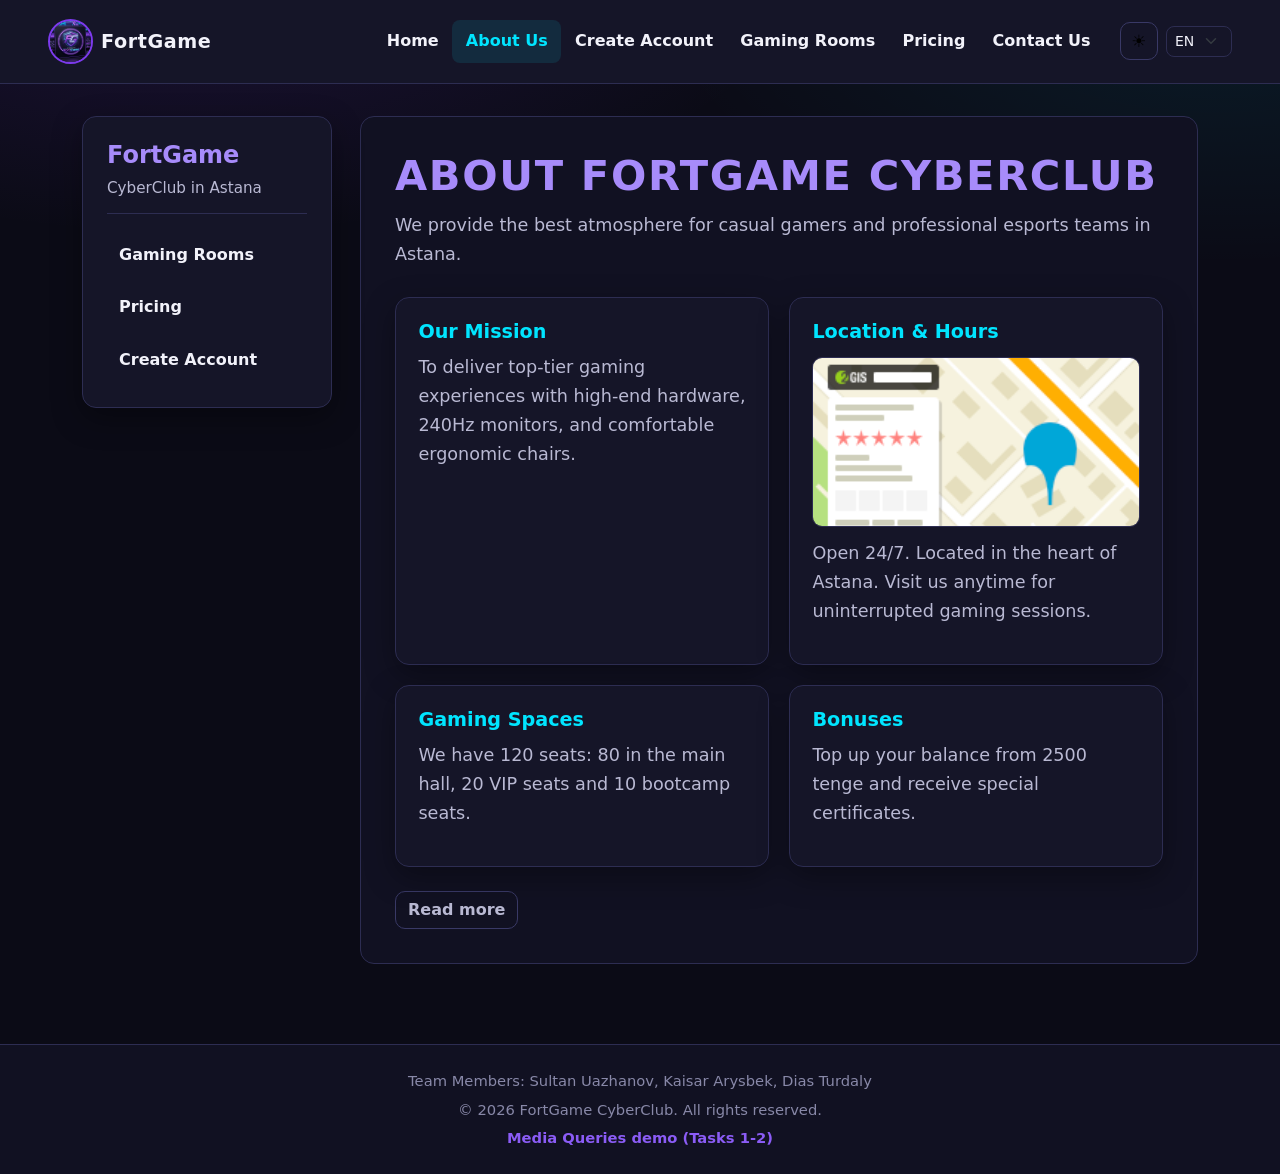
==== commit f4b92cb4: "Task 1,4,5 - Assignment 5" ====
--- a/about.html
+++ b/about.html
@@ -6,9 +6,12 @@
     <title>FortGame CyberClub - About Us</title>
     <link href="https://cdn.jsdelivr.net/npm/bootstrap@5.3.3/dist/css/bootstrap.min.css" rel="stylesheet">
     <link rel="stylesheet" href="css/style.css">
+    <link rel="stylesheet" href="css/interactive.css">
+    <!-- theme.js runs before the page is drawn, so the saved Day/Night theme never flashes -->
+    <script src="js/theme.js"></script>
 </head>
 <body class="bootstrap-page">
-    <nav class="navbar navbar-expand-lg navbar-dark bg-dark border-bottom border-secondary" aria-label="Main navigation">
+<nav class="navbar navbar-expand-lg navbar-dark bg-dark border-bottom border-secondary" aria-label="Main navigation">
     <div class="container-fluid px-sm-2 px-lg-5">
         <a class="navbar-brand d-flex align-items-center" href="index.html">
             <img src="images/admin.jpg" alt="FortGame Logo" width="45" height="45" class="rounded-circle me-2">
@@ -21,13 +24,17 @@
         <div class="collapse navbar-collapse" id="mainNav">
             <ul class="navbar-nav ms-auto mb-2 mb-lg-0">
                 <li class="nav-item"><a class="nav-link" href="index.html">Home</a></li>
-                <li class="nav-item"><a class="nav-link active" href="about.html" aria-current="page">About Us</a></li>
+                <li class="nav-item"><a class="nav-link active" aria-current="page" href="about.html">About Us</a></li>
                 <li class="nav-item"><a class="nav-link" href="create_acc.html">Create Account</a></li>
                 <li class="nav-item"><a class="nav-link" href="rooms.html">Gaming Rooms</a></li>
                 <li class="nav-item"><a class="nav-link" href="pricing.html">Pricing</a></li>
                 <li class="nav-item"><a class="nav-link" href="contact.html">Contact Us</a></li>
             </ul>
-            <div class="d-flex gap-2 ms-lg-3">
+            <div class="d-flex align-items-center gap-2 ms-lg-3">
+                <!-- Day / Night switch: theme.js -->
+                <button type="button" id="themeToggle" class="tool-btn" aria-pressed="false" aria-label="Switch to day theme">
+                    <span class="tool-icon" aria-hidden="true">☀️</span>
+                </button>
                 <label class="visually-hidden" for="language">Language</label>
                 <select id="language" class="form-select form-select-sm bg-dark text-white border-secondary" aria-label="Language">
                     <option>EN</option><option>RU</option><option>KZ</option>
@@ -41,57 +48,50 @@
     <aside class="about-sidebar">
         <h2>FortGame</h2>
         <p>CyberClub in Astana</p>
-
         <a href="rooms.html">Gaming Rooms</a>
         <a href="pricing.html">Pricing</a>
         <a href="create_acc.html">Create Account</a>
     </aside>
+
     <section class="about-main">
         <h1>ABOUT FORTGAME CYBERCLUB</h1>
-
-        <p>
-            We provide the best atmosphere for casual gamers
-            and professional esports teams in Astana.
-        </p>
+        <p>We provide the best atmosphere for casual gamers and professional esports teams in Astana.</p>
 
         <div class="about-cards">
-
             <div class="card">
                 <h3>Our Mission</h3>
-                <p>
-                    To deliver top-tier gaming experiences with
-                    high-end hardware, 240Hz monitors, and
-                    comfortable ergonomic chairs.
-                </p>
+                <p>To deliver top-tier gaming experiences with high-end hardware, 240Hz monitors, and comfortable ergonomic chairs.</p>
             </div>
-
             <div class="card">
-                <h3>Location & Hours</h3>
+                <h3>Location &amp; Hours</h3>
                 <img src="images/5260.png" alt="Imanova 8" class="second-img">
                 <p>Open 24/7. Located in the heart of Astana. Visit us anytime for uninterrupted gaming sessions.</p>
             </div>
-
             <div class="card">
                 <h3>Gaming Spaces</h3>
-                <p>
-                    We have 120 seats: 80 in the main hall,
-                    20 VIP seats and 10 bootcamp seats.
-                </p>
+                <p>We have 120 seats: 80 in the main hall, 20 VIP seats and 10 bootcamp seats.</p>
             </div>
-
             <div class="card">
                 <h3>Bonuses</h3>
-                <p>
-                    Top up your balance from 2500 tenge
-                    and receive special certificates.
-                </p>
+                <p>Top up your balance from 2500 tenge and receive special certificates.</p>
             </div>
+        </div>
 
+        <!-- Read more: readmore.js toggles style.display of #moreContent -->
+        <div id="moreContent" class="more-content">
+            <h2 class="h4">More about the club</h2>
+            <ul>
+                <li>Every gaming PC uses Intel i9 processors and RTX graphics, with 144–240 Hz monitors.</li>
+                <li>The BootCamp zone is isolated, so esports teams can train without distractions.</li>
+                <li>Guests under 16 can stay until 22:00; after that, guests must be 16 or older.</li>
+                <li>Subscribe to our news on the Home page to get tournament announcements and special offers.</li>
+            </ul>
         </div>
+        <button type="button" id="readMoreBtn" class="btn btn-outline-secondary mt-4" aria-expanded="false" aria-controls="moreContent">Read more</button>
     </section>
+</main>
 
-    </main>
-    <footer class="main-footer">
+<footer class="main-footer">
     <div class="container text-center">
         <p class="mb-1">Team Members: Sultan Uazhanov, Kaisar Arysbek, Dias Turdaly</p>
         <p class="mb-1">&copy; 2026 FortGame CyberClub. All rights reserved.</p>
@@ -100,5 +100,6 @@
 </footer>
 
 <script src="https://cdn.jsdelivr.net/npm/bootstrap@5.3.3/dist/js/bootstrap.bundle.min.js"></script>
+<script src="js/readmore.js"></script>
 </body>
 </html>
--- a/css/style.css
+++ b/css/style.css
@@ -19,6 +19,14 @@
     --radius: 14px;
     --shadow: 0 10px 30px rgba(0, 0, 0, 0.35);
     --glow: 0 10px 34px rgba(0, 229, 255, 0.14);
+    /* added in Assignment 5 so the Day theme can override them */
+    --nav-bg: rgba(17, 17, 34, 0.92);
+    --input-bg: #0f0f20;
+    --label: #dcdcf0;
+    --hover-bg: #29294a;
+    --table-hover: #1d1d3d;
+    --promo-gradient: linear-gradient(135deg, #17172a, #251b37);
+    --on-accent: #080812;
 }
 
 *, *::before, *::after { box-sizing: border-box; }
@@ -44,7 +52,7 @@
 
 /* ---------- Типографика ---------- */
 .bootstrap-page h1 {
-    font-size: clamp(1.7rem, 1.2rem + 2.2vw, 2.6rem);
+    font-size: 1.6rem;              /* mobile */
     font-weight: 800;
     letter-spacing: 0.04em;
     line-height: 1.2;
@@ -53,7 +61,7 @@
 }
 
 .bootstrap-page h2 {
-    font-size: clamp(1.35rem, 1.1rem + 1vw, 1.9rem);
+    font-size: 1.3rem;              /* mobile */
     font-weight: 700;
     color: var(--violet) !important;
     margin-bottom: 1rem;
@@ -65,7 +73,21 @@
     color: var(--text) !important;
 }
 
-.bootstrap-page p { font-size: 1rem; }
+.bootstrap-page p { font-size: 0.95rem; }   /* mobile */
+
+/* Tablet: от 768px */
+@media (min-width: 768px) {
+    .bootstrap-page h1 { font-size: 2.1rem; }
+    .bootstrap-page h2 { font-size: 1.6rem; }
+    .bootstrap-page p  { font-size: 1rem; }
+}
+
+/* Desktop: от 1024px */
+@media (min-width: 1024px) {
+    .bootstrap-page h1 { font-size: 2.6rem; }
+    .bootstrap-page h2 { font-size: 1.9rem; }
+    .bootstrap-page p  { font-size: 1.1rem; }
+}
 
 .bootstrap-page .text-secondary { color: var(--text-muted) !important; }
 .bootstrap-page .text-light { color: var(--text) !important; }
@@ -82,7 +104,7 @@
     position: sticky;
     top: 0;
     z-index: 100;
-    background-color: rgba(17, 17, 34, 0.92) !important;
+    background-color: var(--nav-bg) !important;
     -webkit-backdrop-filter: blur(10px);
     backdrop-filter: blur(10px);
     border-bottom: 1px solid var(--border) !important;
@@ -91,7 +113,7 @@
 }
 
 .bootstrap-page .navbar-brand {
-    color: #fff !important;
+    color: var(--text) !important;
     font-weight: 800;
     font-size: 1.2rem;
     letter-spacing: 0.03em;
@@ -103,7 +125,7 @@
 }
 
 .bootstrap-page .nav-link {
-    color: #fff !important;
+    color: var(--text) !important;
     font-weight: 600;
     padding: 0.5rem 0.85rem !important;
     border-radius: 8px;
@@ -126,12 +148,12 @@
 .bootstrap-page .form-select,
 .bootstrap-page .form-control {
     background-color: var(--surface-2) !important;
-    color: #fff !important;
+    color: var(--text) !important;
     border: 1px solid var(--border-strong) !important;
     border-radius: 8px;
 }
 
-.bootstrap-page .form-control.bg-black { background-color: #0f0f20 !important; }
+.bootstrap-page .form-control.bg-black { background-color: var(--input-bg) !important; }
 .bootstrap-page .form-control::placeholder { color: var(--text-dim); }
 
 .bootstrap-page .form-select:focus,
@@ -140,7 +162,7 @@
     box-shadow: 0 0 0 3px rgba(0, 229, 255, 0.18) !important;
 }
 
-.bootstrap-page .form-label { color: #dcdcf0 !important; font-weight: 600; }
+.bootstrap-page .form-label { color: var(--label) !important; font-weight: 600; }
 
 .bootstrap-page .form-check-input:checked {
     background-color: var(--violet-strong);
@@ -199,7 +221,7 @@
 .bootstrap-page .promo-button {
     background-color: var(--cyan) !important;
     border-color: var(--cyan) !important;
-    color: #080812 !important;
+    color: var(--on-accent) !important;
 }
 
 .bootstrap-page .btn-primary:hover,
@@ -225,7 +247,7 @@
 }
 
 .bootstrap-page .btn-outline-secondary:hover {
-    background-color: #29294a !important;
+    background-color: var(--hover-bg) !important;
     border-color: var(--cyan) !important;
     color: var(--cyan) !important;
 }
@@ -256,11 +278,11 @@
 
 .promo-section .card {
     padding: 1.75rem;
-    background-image: linear-gradient(135deg, #17172a, #251b37);
+    background-image: var(--promo-gradient);
     margin: 0;
 }
 
-.promo-section .card h3 { color: #fff !important; margin-bottom: 0.5rem; }
+.promo-section .card h3 { color: var(--text) !important; margin-bottom: 0.5rem; }
 
 /* ---------- About Us ---------- */
 .about-layout {
@@ -298,7 +320,7 @@
 }
 
 .about-sidebar a {
-    color: #fff;
+    color: var(--text);
     text-decoration: none;
     font-weight: 600;
     padding: 10px 12px;
@@ -307,7 +329,7 @@
 }
 
 .about-sidebar a:hover {
-    background-color: #29294a;
+    background-color: var(--hover-bg);
     color: var(--cyan);
 }
 
@@ -353,11 +375,14 @@
 /* ---------- Прайс, контакты ---------- */
 .pricing-table {
     --bs-table-bg: transparent;
-    --bs-table-hover-bg: #1d1d3d;
+    --bs-table-hover-bg: var(--table-hover);
+    --bs-table-color: var(--text);
+    --bs-table-hover-color: var(--text);
+    --bs-table-border-color: var(--border);
 }
 
 .pricing-table th {
-    background-color: #1a1a35 !important;
+    background-color: var(--surface-2) !important;
     color: #8b5cf6;
     font-size: 1.05rem;
     white-space: nowrap;
@@ -385,6 +410,15 @@
 }
 
 .room-link:hover { color: #00f7ff; text-decoration: underline; }
+
+/* ---------- Форма: input-group и radio ---------- */
+.bootstrap-page .input-group-text {
+    background-color: var(--surface-2) !important;
+    color: var(--cyan) !important;
+    border: 1px solid var(--border-strong) !important;
+}
+
+.bootstrap-page legend.form-label { float: none; width: auto; margin-bottom: 0.5rem; }
 
 /* ---------- Подвал (одинаковый на всех страницах) ---------- */
 .bootstrap-page .main-footer {
@@ -408,3 +442,122 @@
     .bootstrap-page .card:hover,
     .bootstrap-page .border.rounded.bg-dark:hover { transform: none; }
 }
+/* ==========================================================
+   Task 2. Accordion (FAQ) — contact.html
+   ========================================================== */
+.bootstrap-page .faq {
+    display: flex;
+    flex-direction: column;
+    gap: 0.75rem;
+}
+
+.bootstrap-page .faq-item {
+    background-color: var(--surface);
+    border: 1px solid var(--border);
+    border-radius: var(--radius);
+    overflow: hidden;
+    transition: border-color 0.3s ease;
+}
+
+.bootstrap-page .faq-item.is-open { border-color: var(--cyan); }
+
+.bootstrap-page .faq-question {
+    width: 100%;
+    display: flex;
+    align-items: center;
+    justify-content: space-between;
+    gap: 1rem;
+    padding: 1rem 1.25rem;
+    background: transparent;
+    border: 0;
+    color: var(--text);
+    font-size: 1rem;
+    font-weight: 600;
+    text-align: left;
+    cursor: pointer;
+}
+
+.bootstrap-page .faq-question:hover { color: var(--cyan); }
+
+.bootstrap-page .faq-icon {
+    flex-shrink: 0;
+    font-size: 1.4rem;
+    line-height: 1;
+    color: var(--cyan);
+    transition: transform 0.3s ease;
+}
+
+.bootstrap-page .faq-item.is-open .faq-icon { transform: rotate(45deg); }
+
+/* hidden by default; JS sets max-height to the real height when opened */
+.bootstrap-page .faq-answer {
+    max-height: 0;
+    overflow: hidden;
+    transition: max-height 0.35s ease;
+}
+
+.bootstrap-page .faq-answer-text {
+    margin: 0;
+    padding: 0 1.25rem 1.1rem;
+    color: var(--text-muted);
+}
+
+/* ==========================================================
+   Task 3. Popup subscription form — index.html
+   ========================================================== */
+.popup-overlay {
+    position: fixed;
+    inset: 0;
+    z-index: 1050;
+    display: flex;
+    align-items: center;
+    justify-content: center;
+    padding: 1rem;
+    background-color: rgba(5, 5, 14, 0.78);
+    opacity: 0;
+    visibility: hidden;            /* hidden by default */
+    transition: opacity 0.25s ease, visibility 0.25s ease;
+}
+
+.popup-overlay.is-open {
+    opacity: 1;
+    visibility: visible;
+}
+
+.popup-box {
+    position: relative;
+    width: 100%;
+    max-width: 440px;
+    max-height: 90vh;
+    overflow-y: auto;
+    padding: 1.75rem 1.5rem 1.5rem;
+    background-color: var(--surface-2);
+    border: 1px solid var(--border-strong);
+    border-radius: var(--radius);
+    box-shadow: var(--shadow), var(--glow);
+    color: var(--text);
+    transform: translateY(16px) scale(0.97);
+    transition: transform 0.25s ease;
+}
+
+.popup-overlay.is-open .popup-box { transform: none; }
+
+.popup-close {
+    position: absolute;
+    top: 0.5rem;
+    right: 0.75rem;
+    width: 2rem;
+    height: 2rem;
+    background: transparent;
+    border: 0;
+    color: var(--text-muted);
+    font-size: 1.6rem;
+    line-height: 1;
+    cursor: pointer;
+}
+
+.popup-close:hover { color: var(--cyan); }
+
+.popup-box .form-label { color: var(--text); }
+
+body.popup-open { overflow: hidden; }   /* no page scroll behind the popup */
--- a/css/interactive.css
+++ b/css/interactive.css
@@ -0,0 +1,202 @@
+/* ==========================================================
+   interactive.css — styles for Assignment 5 (Part 1)
+   1. Day theme (CSS variables)   4. Rating stars (rooms)
+   2. Theme button                5. Gallery (rooms)
+   3. Helpers that replaced       6. Read more (about)
+      the old inline styles
+   ========================================================== */
+
+/* ---------- 1. Day theme ----------
+   style.css defines every colour as a variable in :root (night).
+   When theme.js adds class "theme-day" to <html>, the same
+   variables get light values, so the whole site changes. */
+html.theme-day {
+    --bg: #f4f5fb;
+    --surface: #ffffff;
+    --surface-2: #eef0f8;
+    --surface-3: #e8eaf4;
+    --border: #d6d9ea;
+    --border-strong: #c2c6de;
+    --text: #16162a;
+    --text-muted: #4b4b68;
+    --text-dim: #6b6b86;
+    --violet: #6d28d9;
+    --violet-strong: #7c3aed;
+    --purple: #9333ea;
+    --cyan: #0e7490;
+    --shadow: 0 8px 24px rgba(22, 22, 42, 0.08);
+    --glow: 0 10px 30px rgba(14, 116, 144, 0.16);
+    --nav-bg: rgba(255, 255, 255, 0.92);
+    --input-bg: #ffffff;
+    --label: #2a2a44;
+    --hover-bg: #e4e7f5;
+    --table-hover: #f0f2fa;
+    --promo-gradient: linear-gradient(135deg, #ffffff, #efe9ff);
+    --on-accent: #ffffff;
+    --star-off: #c9cbe0;
+}
+
+:root {
+    --star-off: #3d3d66;
+    --star-on: #fbbf24;
+}
+
+/* Bootstrap classes with hard-coded white text */
+html.theme-day .text-white { color: var(--text) !important; }
+html.theme-day .navbar-toggler-icon { filter: invert(1); }
+.bootstrap-page .text-info { color: var(--cyan) !important; }
+
+/* style.css sizes every h2 the same; keep Bootstrap's .h4/.h6 size classes working */
+.bootstrap-page h2.h4 { font-size: 1.4rem; }
+.bootstrap-page h2.h6 { font-size: 1rem; }
+
+/* ---------- 2. Theme button in the navbar ---------- */
+.tool-btn {
+    flex: 0 0 38px;
+    width: 38px;
+    height: 38px;
+    display: inline-grid;
+    place-items: center;
+    padding: 0;
+    background: transparent;
+    border: 1px solid var(--border-strong);
+    border-radius: 10px;
+    font-size: 1.05rem;
+    line-height: 1;
+    cursor: pointer;
+}
+
+.tool-btn:hover {
+    border-color: var(--cyan);
+    background-color: var(--hover-bg);
+}
+
+/* ---------- 3. Helpers (were inline style="" before) ---------- */
+.team-about { max-width: 800px; margin: 0 auto 20px; }
+.team-about h4 { color: var(--violet) !important; }
+.accent-cyan { color: var(--cyan); font-weight: 700; }
+.accent-purple { color: var(--purple); font-weight: 700; }
+.contact-link { color: var(--cyan); text-decoration: none; }
+.contact-link:hover { text-decoration: underline; }
+.price-hourly { color: var(--cyan); }
+.price-night { color: var(--purple); }
+.bootstrap-page .cta-card { background-image: var(--promo-gradient); }
+
+/* ---------- 4. Rating stars ---------- */
+.rating {
+    margin-top: 0.75rem;
+    padding-top: 0.75rem;
+    border-top: 1px solid var(--border);
+}
+
+.rating-label {
+    display: block;
+    font-size: 0.9rem;
+    font-weight: 600;
+    color: var(--text-muted);
+}
+
+.stars { display: inline-flex; gap: 2px; }
+
+.star {
+    padding: 0 2px;
+    background: none;
+    border: 0;
+    font-size: 1.7rem;
+    line-height: 1;
+    color: var(--star-off);
+    cursor: pointer;
+}
+
+.star:hover { color: #fcd34d; }
+
+/* added by rating.js to the selected stars */
+.star.is-active {
+    color: var(--star-on);
+    text-shadow: 0 0 10px rgba(251, 191, 36, 0.45);
+}
+
+.bootstrap-page .rating-message {
+    margin: 0.25rem 0 0;
+    font-size: 0.9rem;
+    color: var(--text-muted);
+}
+
+/* ---------- 5. Gallery ---------- */
+.gallery-main {
+    position: relative;
+    margin: 0;
+    border: 1px solid var(--border-strong);
+    border-radius: var(--radius);
+    overflow: hidden;
+    box-shadow: var(--shadow);
+    background-color: #000;
+}
+
+.gallery-main img {
+    display: block;
+    width: 100%;
+    height: clamp(220px, 50vw, 480px);
+    object-fit: cover;
+}
+
+.gallery-caption {
+    position: absolute;
+    left: 0;
+    right: 0;
+    bottom: 0;
+    padding: 2.5rem 1.5rem 1.25rem;
+    background: linear-gradient(to top, rgba(8, 8, 18, 0.92), rgba(8, 8, 18, 0));
+}
+
+/* the caption sits on a dark photo, so it stays light in both themes */
+.gallery-caption h3 { color: #fff !important; margin: 0.4rem 0 0.15rem; }
+.gallery-caption p { color: #e2e2f0 !important; font-size: 0.95rem !important; }
+
+.gallery-counter {
+    display: inline-block;
+    padding: 0.1rem 0.6rem;
+    border-radius: 999px;
+    background-color: rgba(0, 229, 255, 0.2);
+    color: #fff;
+    font-size: 0.8rem;
+    font-weight: 700;
+}
+
+.gallery-thumbs {
+    display: flex;
+    gap: 0.6rem;
+    padding: 0.85rem 2px 0.5rem;
+    overflow-x: auto;
+}
+
+.gallery-thumb {
+    flex: 0 0 auto;
+    width: 96px;
+    height: 64px;
+    padding: 0;
+    border: 2px solid transparent;
+    border-radius: 10px;
+    overflow: hidden;
+    background: none;
+    opacity: 0.55;
+    cursor: pointer;
+}
+
+.gallery-thumb img { width: 100%; height: 100%; object-fit: cover; }
+.gallery-thumb:hover { opacity: 0.9; }
+
+/* added by gallery.js to the selected thumbnail */
+.gallery-thumb.is-active { opacity: 1; border-color: var(--cyan); }
+
+/* ---------- 6. Read more (about page) ---------- */
+.more-content {
+    margin-top: 28px;
+    padding: 1.4rem 1.6rem;
+    background-color: var(--surface);
+    border: 1px solid var(--border);
+    border-left: 4px solid var(--violet);
+    border-radius: var(--radius);
+}
+
+.more-content li { color: var(--text-muted); margin-bottom: 0.4rem; }
